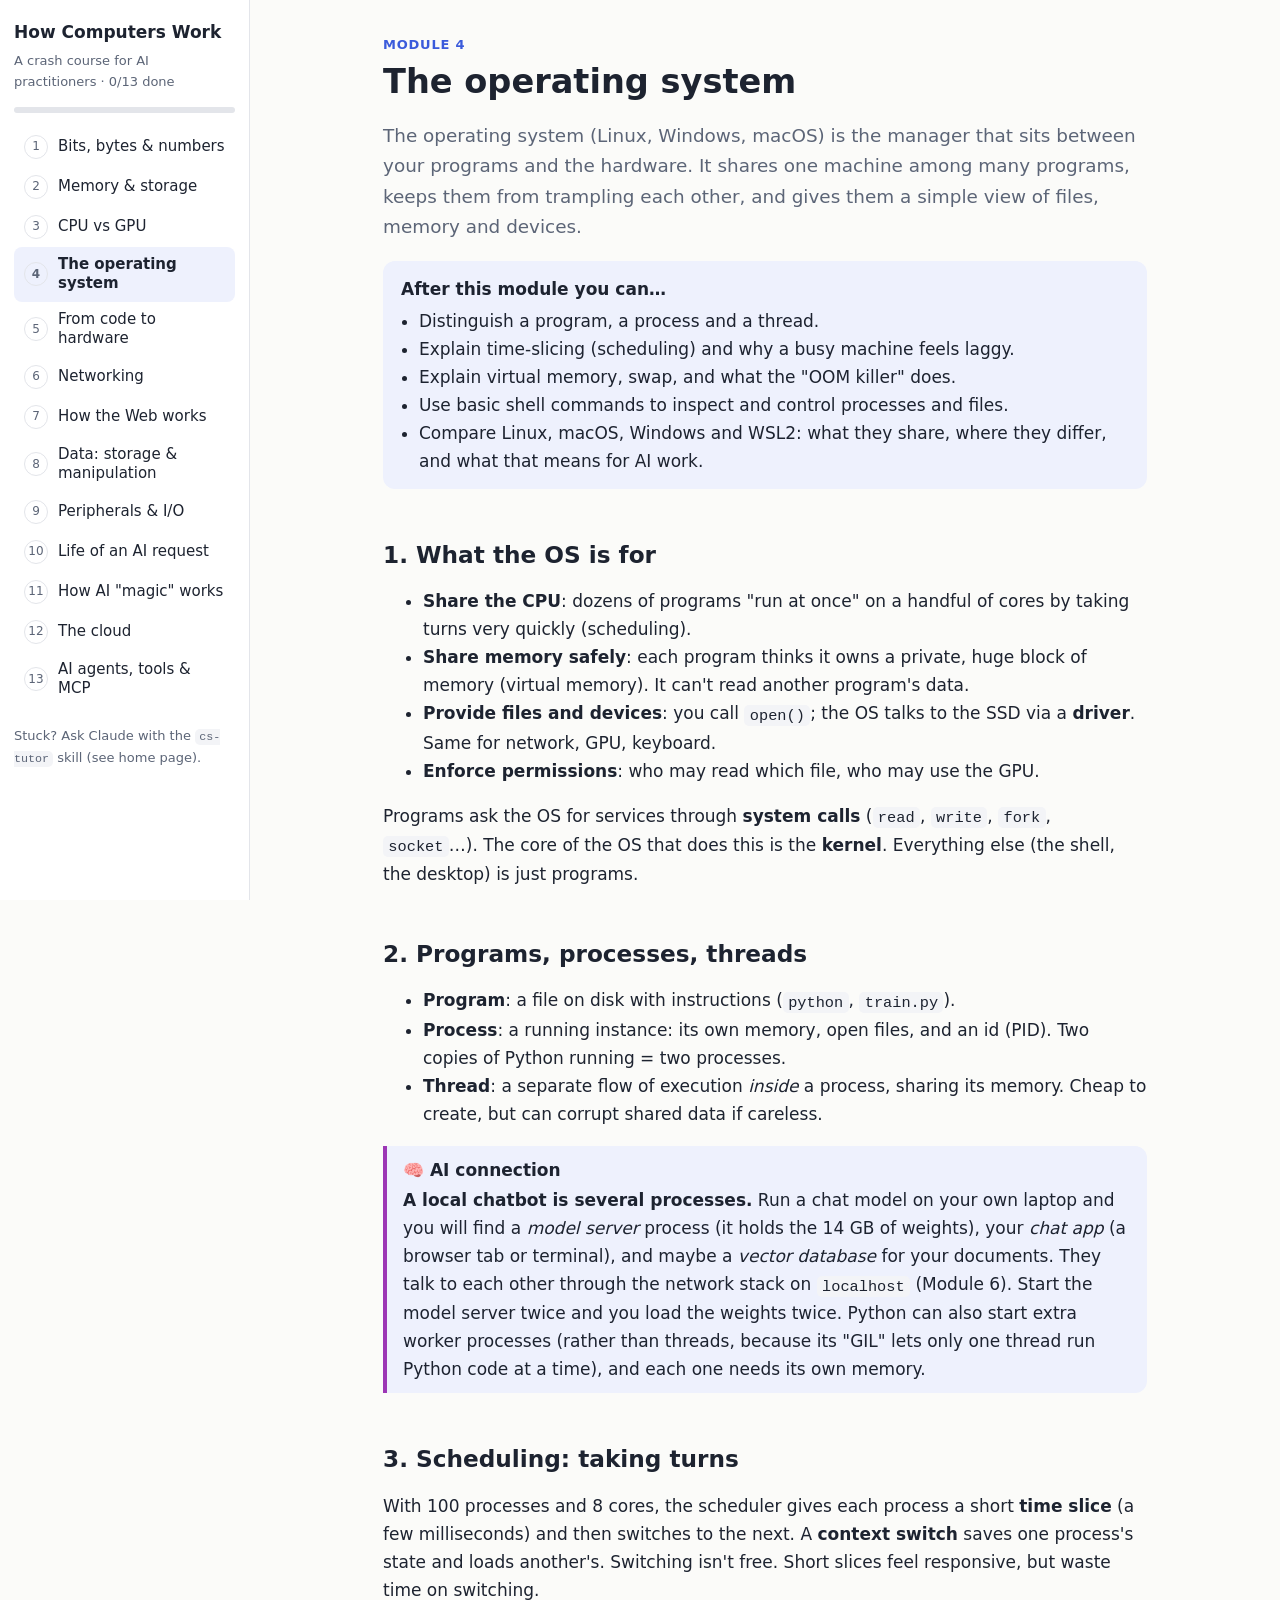
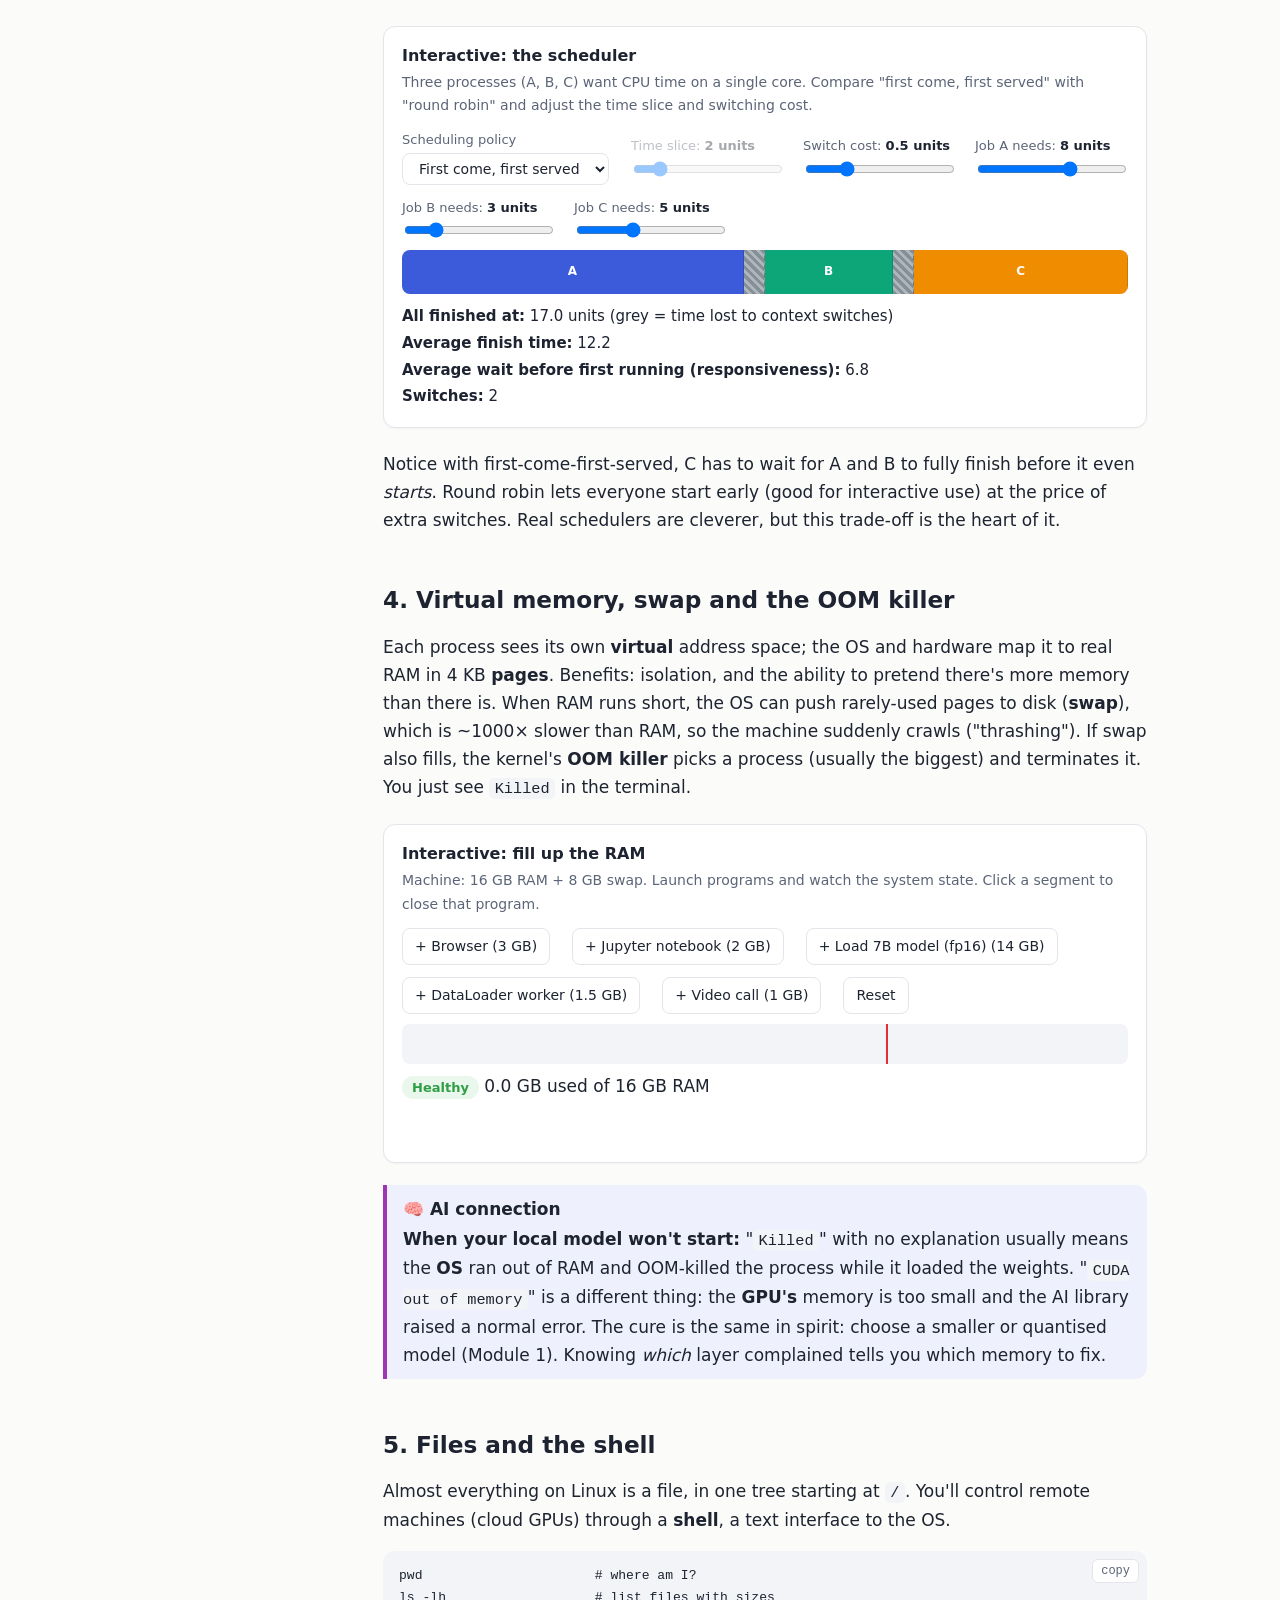
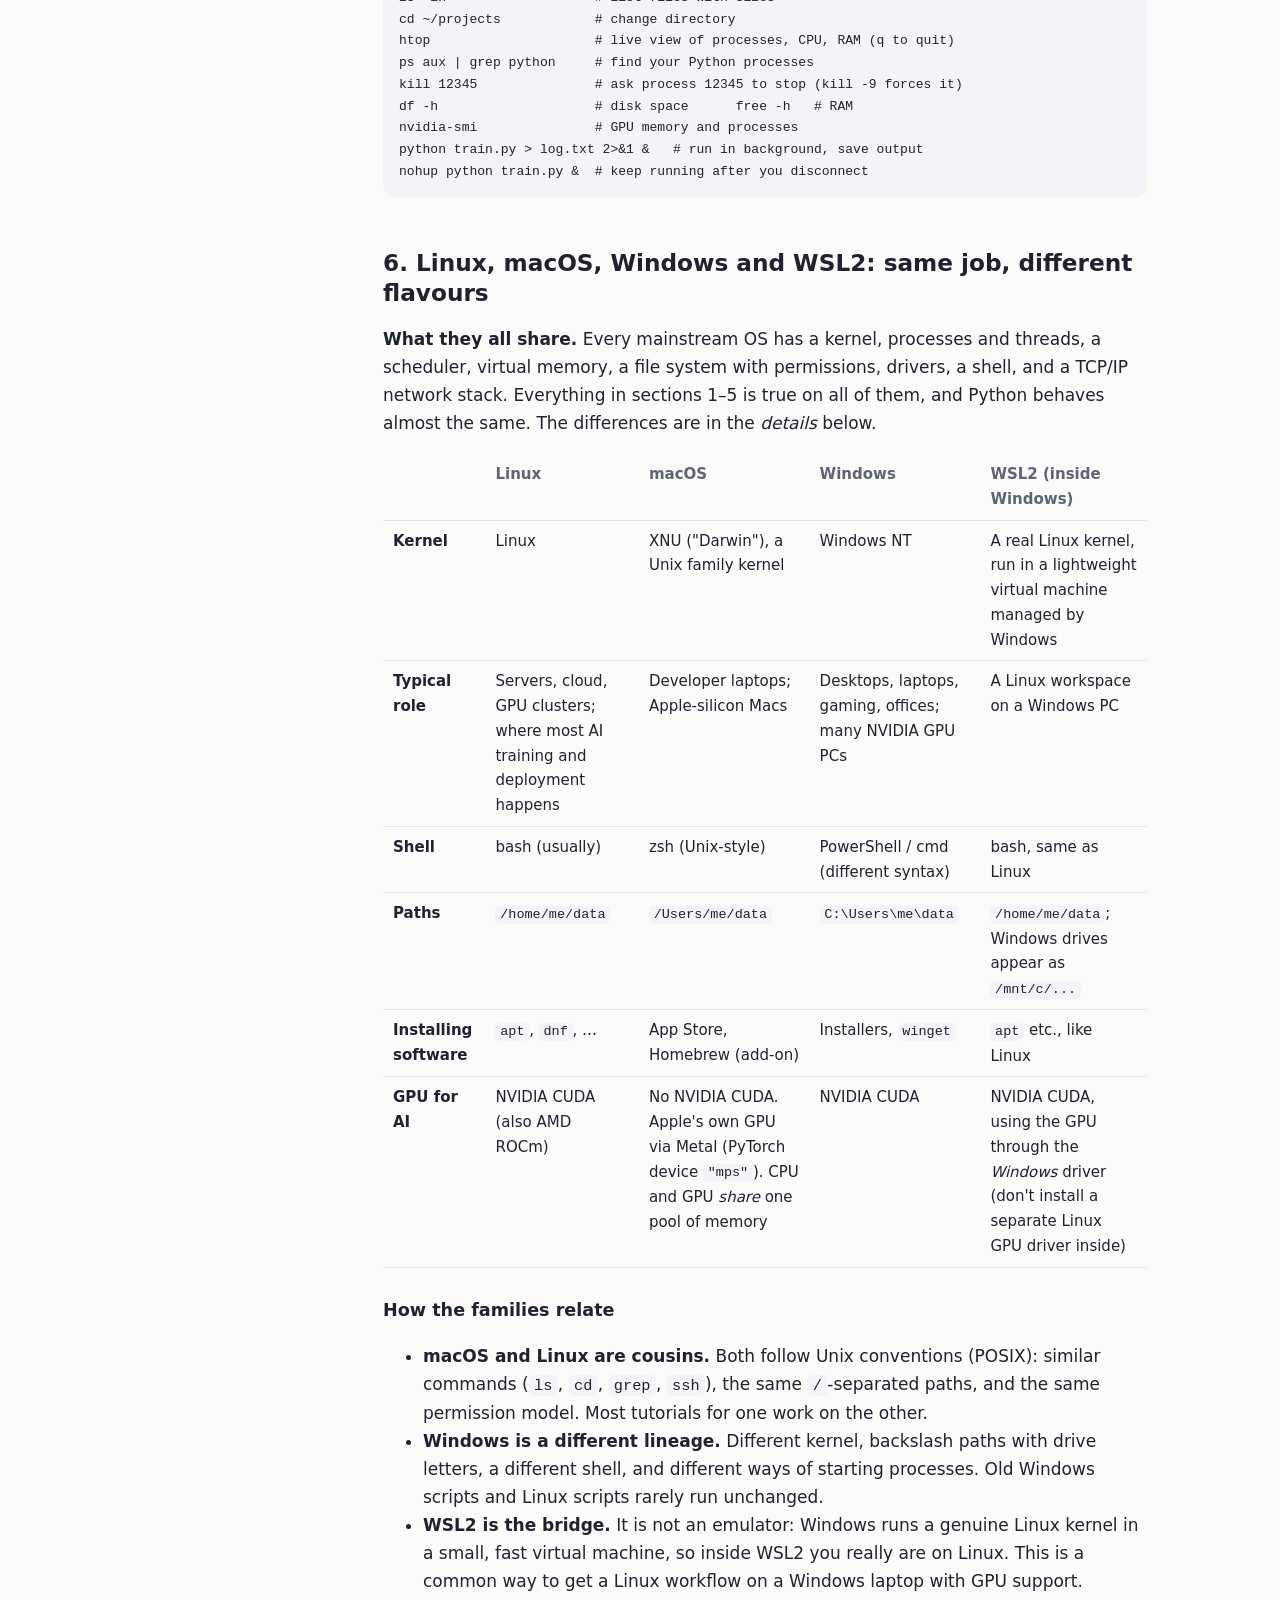
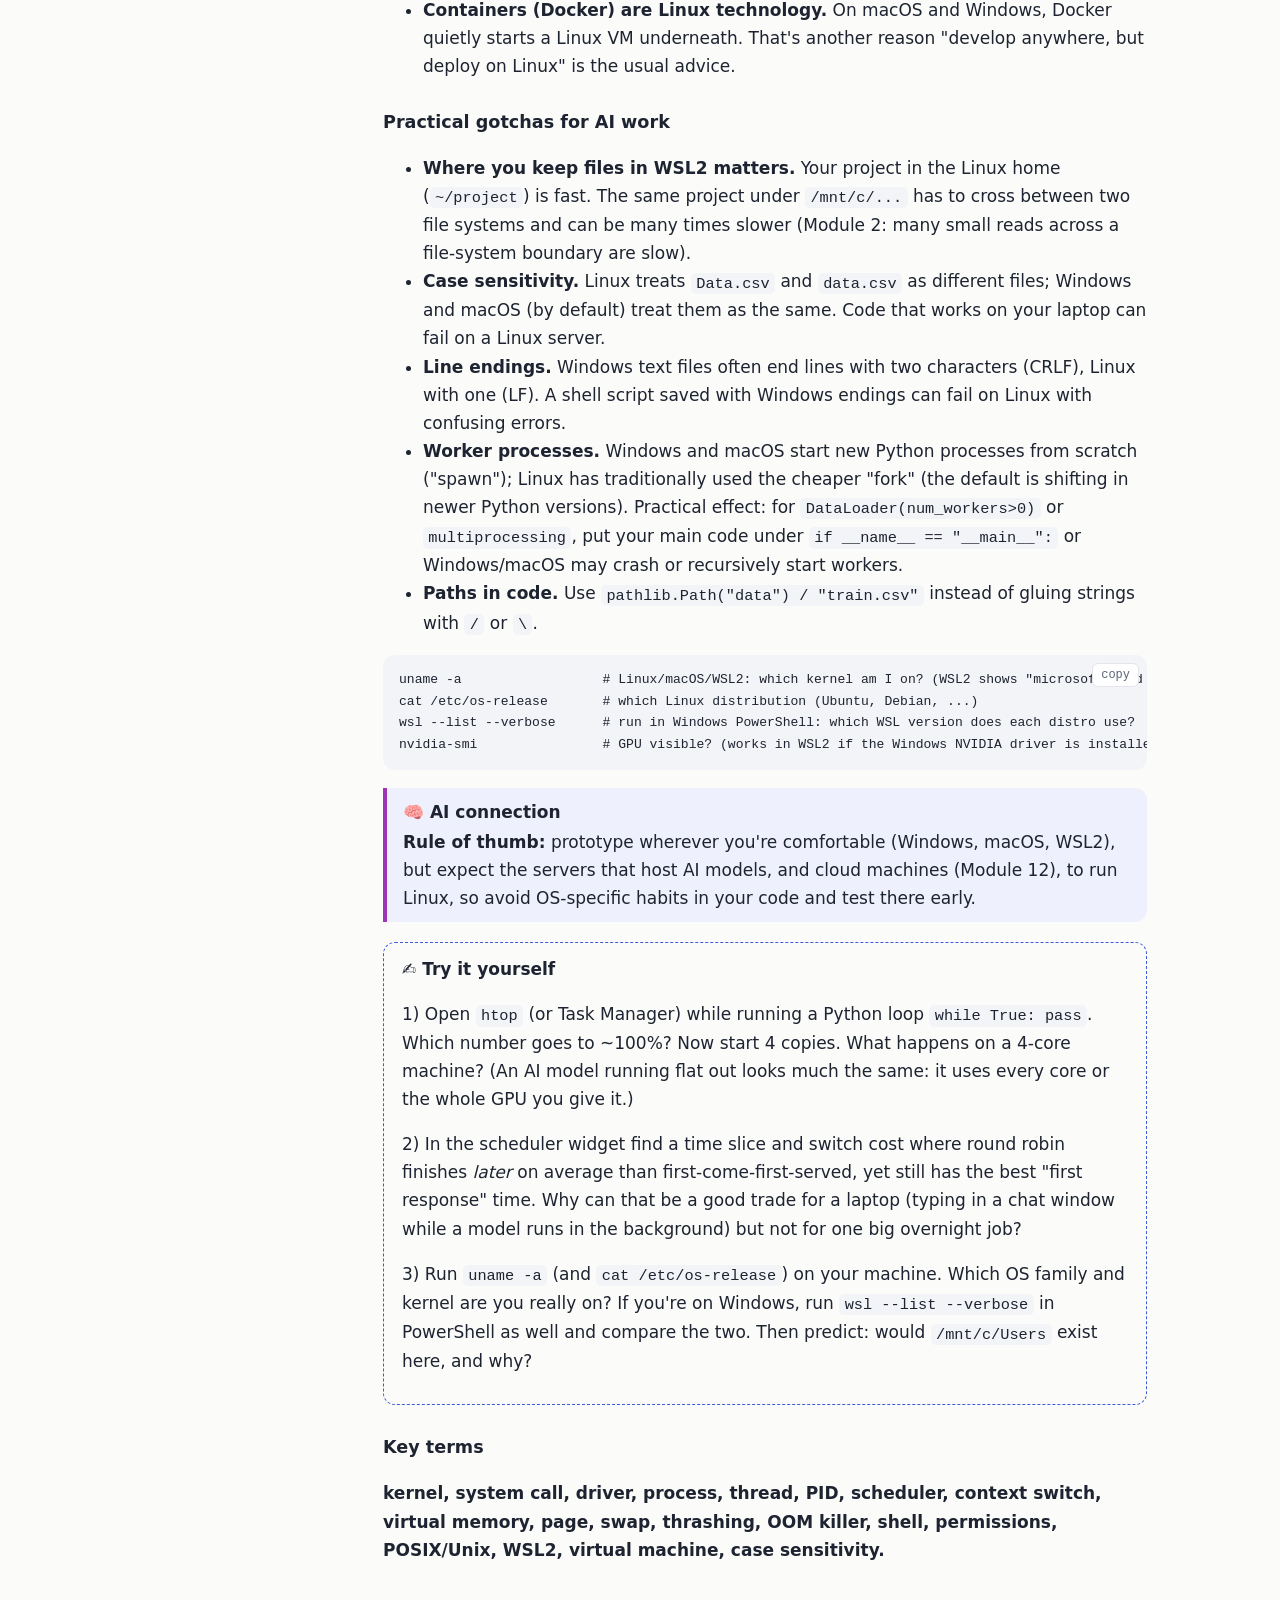
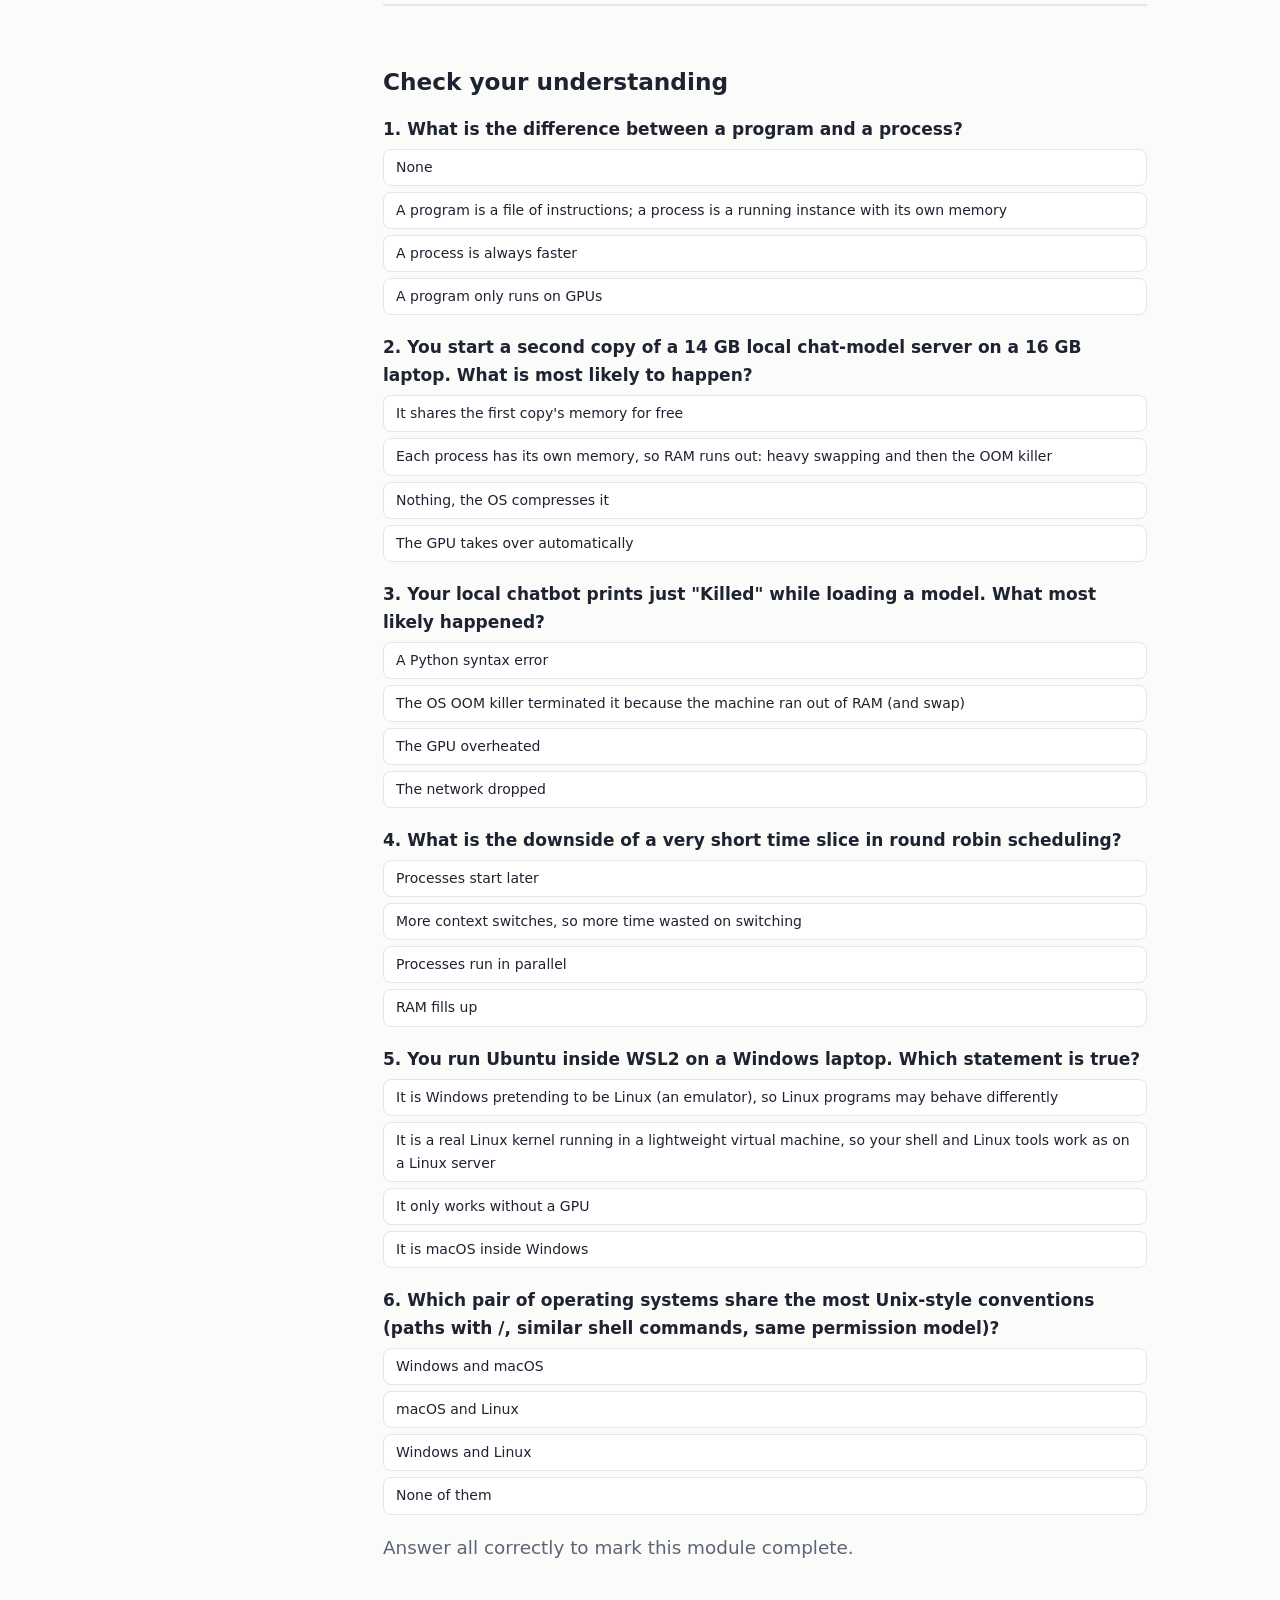
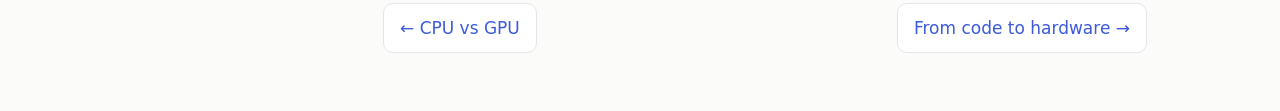
==== m4-os.html @ 2fda888f "Initial version" ====
<!doctype html>
<html lang="en"><head><meta charset="utf-8"><meta name="viewport" content="width=device-width,initial-scale=1">
<title>Module 4 · The operating system</title><link rel="stylesheet" href="assets/style.css"></head>
<body data-module="m4"><main>
<header>
  <p class="kicker">Module 4</p>
  <h1>The operating system</h1>
  <p class="lead">The operating system (Linux, Windows, macOS) is the manager that sits between your programs and the hardware. It shares one machine among many programs, keeps them from trampling each other, and gives them a simple view of files, memory and devices.</p>
  <ul class="goals">
    <li>Distinguish a program, a process and a thread.</li>
    <li>Explain time-slicing (scheduling) and why a busy machine feels laggy.</li>
    <li>Explain virtual memory, swap, and what the "OOM killer" does.</li>
    <li>Use basic shell commands to inspect and control processes and files.</li>
    <li>Compare Linux, macOS, Windows and WSL2: what they share, where they differ, and what that means for AI work.</li>
  </ul>
</header>

<h2>1. What the OS is for</h2>
<ul>
  <li><b>Share the CPU</b>: dozens of programs "run at once" on a handful of cores by taking turns very quickly (scheduling).</li>
  <li><b>Share memory safely</b>: each program thinks it owns a private, huge block of memory (virtual memory). It can't read another program's data.</li>
  <li><b>Provide files and devices</b>: you call <code>open()</code>; the OS talks to the SSD via a <b>driver</b>. Same for network, GPU, keyboard.</li>
  <li><b>Enforce permissions</b>: who may read which file, who may use the GPU.</li>
</ul>
<p>Programs ask the OS for services through <b>system calls</b> (<code>read</code>, <code>write</code>, <code>fork</code>, <code>socket</code>…). The core of the OS that does this is the <b>kernel</b>. Everything else (the shell, the desktop) is just programs.</p>

<h2>2. Programs, processes, threads</h2>
<ul>
  <li><b>Program</b>: a file on disk with instructions (<code>python</code>, <code>train.py</code>).</li>
  <li><b>Process</b>: a running instance: its own memory, open files, and an id (PID). Two copies of Python running = two processes.</li>
  <li><b>Thread</b>: a separate flow of execution <i>inside</i> a process, sharing its memory. Cheap to create, but can corrupt shared data if careless.</li>
</ul>
<div class="callout ai"><p><b>A local chatbot is several processes.</b> Run a chat model on your own laptop and you will find a <i>model server</i> process (it holds the 14 GB of weights), your <i>chat app</i> (a browser tab or terminal), and maybe a <i>vector database</i> for your documents. They talk to each other through the network stack on <code>localhost</code> (Module 6). Start the model server twice and you load the weights twice. Python can also start extra worker processes (rather than threads, because its "GIL" lets only one thread run Python code at a time), and each one needs its own memory.</p></div>

<h2>3. Scheduling: taking turns</h2>
<p>With 100 processes and 8 cores, the scheduler gives each process a short <b>time slice</b> (a few milliseconds) and then switches to the next. A <b>context switch</b> saves one process's state and loads another's. Switching isn't free. Short slices feel responsive, but waste time on switching.</p>

<div class="widget"><h4>Interactive: the scheduler</h4>
  <p class="hint">Three processes (A, B, C) want CPU time on a single core. Compare "first come, first served" with "round robin" and adjust the time slice and switching cost.</p>
  <div class="controls" id="sch-ctl"></div>
  <div class="gantt" id="sch-gantt"></div>
  <div class="readout" id="sch-out"></div></div>

<p>Notice with first-come-first-served, C has to wait for A and B to fully finish before it even <i>starts</i>. Round robin lets everyone start early (good for interactive use) at the price of extra switches. Real schedulers are cleverer, but this trade-off is the heart of it.</p>

<h2>4. Virtual memory, swap and the OOM killer</h2>
<p>Each process sees its own <b>virtual</b> address space; the OS and hardware map it to real RAM in 4 KB <b>pages</b>. Benefits: isolation, and the ability to pretend there's more memory than there is. When RAM runs short, the OS can push rarely-used pages to disk (<b>swap</b>), which is ~1000× slower than RAM, so the machine suddenly crawls ("thrashing"). If swap also fills, the kernel's <b>OOM killer</b> picks a process (usually the biggest) and terminates it. You just see <code>Killed</code> in the terminal.</p>

<div class="widget"><h4>Interactive: fill up the RAM</h4>
  <p class="hint">Machine: 16 GB RAM + 8 GB swap. Launch programs and watch the system state. Click a segment to close that program.</p>
  <div class="controls" id="mem-ctl"></div>
  <div class="memory" id="mem-bar"></div>
  <div><span id="mem-state" class="pill"></span> <span id="mem-txt"></span></div>
  <div class="log" id="mem-log"></div></div>

<div class="callout ai"><p><b>When your local model won't start:</b> "<code>Killed</code>" with no explanation usually means the <b>OS</b> ran out of RAM and OOM-killed the process while it loaded the weights. "<code>CUDA out of memory</code>" is a different thing: the <b>GPU's</b> memory is too small and the AI library raised a normal error. The cure is the same in spirit: choose a smaller or quantised model (Module 1). Knowing <i>which</i> layer complained tells you which memory to fix.</p></div>

<h2>5. Files and the shell</h2>
<p>Almost everything on Linux is a file, in one tree starting at <code>/</code>. You'll control remote machines (cloud GPUs) through a <b>shell</b>, a text interface to the OS.</p>
<pre><code>pwd                      # where am I?
ls -lh                   # list files with sizes
cd ~/projects            # change directory
htop                     # live view of processes, CPU, RAM (q to quit)
ps aux | grep python     # find your Python processes
kill 12345               # ask process 12345 to stop (kill -9 forces it)
df -h                    # disk space      free -h   # RAM
nvidia-smi               # GPU memory and processes
python train.py &gt; log.txt 2&gt;&amp;1 &amp;   # run in background, save output
nohup python train.py &amp;  # keep running after you disconnect</code></pre>
<h2>6. Linux, macOS, Windows and WSL2: same job, different flavours</h2>
<p><b>What they all share.</b> Every mainstream OS has a kernel, processes and threads, a scheduler, virtual memory, a file system with permissions, drivers, a shell, and a TCP/IP network stack. Everything in sections 1&ndash;5 is true on all of them, and Python behaves almost the same. The differences are in the <i>details</i> below.</p>
<table>
  <tr><th></th><th>Linux</th><th>macOS</th><th>Windows</th><th>WSL2 (inside Windows)</th></tr>
  <tr><td><b>Kernel</b></td><td>Linux</td><td>XNU ("Darwin"), a Unix family kernel</td><td>Windows NT</td><td>A real Linux kernel, run in a lightweight virtual machine managed by Windows</td></tr>
  <tr><td><b>Typical role</b></td><td>Servers, cloud, GPU clusters; where most AI training and deployment happens</td><td>Developer laptops; Apple-silicon Macs</td><td>Desktops, laptops, gaming, offices; many NVIDIA GPU PCs</td><td>A Linux workspace on a Windows PC</td></tr>
  <tr><td><b>Shell</b></td><td>bash (usually)</td><td>zsh (Unix-style)</td><td>PowerShell / cmd (different syntax)</td><td>bash, same as Linux</td></tr>
  <tr><td><b>Paths</b></td><td><code>/home/me/data</code></td><td><code>/Users/me/data</code></td><td><code>C:\Users\me\data</code></td><td><code>/home/me/data</code>; Windows drives appear as <code>/mnt/c/...</code></td></tr>
  <tr><td><b>Installing software</b></td><td><code>apt</code>, <code>dnf</code>, &hellip;</td><td>App Store, Homebrew (add-on)</td><td>Installers, <code>winget</code></td><td><code>apt</code> etc., like Linux</td></tr>
  <tr><td><b>GPU for AI</b></td><td>NVIDIA CUDA (also AMD ROCm)</td><td>No NVIDIA CUDA. Apple's own GPU via Metal (PyTorch device <code>"mps"</code>). CPU and GPU <i>share</i> one pool of memory</td><td>NVIDIA CUDA</td><td>NVIDIA CUDA, using the GPU through the <i>Windows</i> driver (don't install a separate Linux GPU driver inside)</td></tr>
</table>
<h3>How the families relate</h3>
<ul>
  <li><b>macOS and Linux are cousins.</b> Both follow Unix conventions (POSIX): similar commands (<code>ls</code>, <code>cd</code>, <code>grep</code>, <code>ssh</code>), the same <code>/</code>-separated paths, and the same permission model. Most tutorials for one work on the other.</li>
  <li><b>Windows is a different lineage.</b> Different kernel, backslash paths with drive letters, a different shell, and different ways of starting processes. Old Windows scripts and Linux scripts rarely run unchanged.</li>
  <li><b>WSL2 is the bridge.</b> It is not an emulator: Windows runs a genuine Linux kernel in a small, fast virtual machine, so inside WSL2 you really are on Linux. This is a common way to get a Linux workflow on a Windows laptop with GPU support.</li>
  <li><b>Containers (Docker) are Linux technology.</b> On macOS and Windows, Docker quietly starts a Linux VM underneath. That's another reason "develop anywhere, but deploy on Linux" is the usual advice.</li>
</ul>
<h3>Practical gotchas for AI work</h3>
<ul>
  <li><b>Where you keep files in WSL2 matters.</b> Your project in the Linux home (<code>~/project</code>) is fast. The same project under <code>/mnt/c/...</code> has to cross between two file systems and can be many times slower (Module 2: many small reads across a file-system boundary are slow).</li>
  <li><b>Case sensitivity.</b> Linux treats <code>Data.csv</code> and <code>data.csv</code> as different files; Windows and macOS (by default) treat them as the same. Code that works on your laptop can fail on a Linux server.</li>
  <li><b>Line endings.</b> Windows text files often end lines with two characters (CRLF), Linux with one (LF). A shell script saved with Windows endings can fail on Linux with confusing errors.</li>
  <li><b>Worker processes.</b> Windows and macOS start new Python processes from scratch ("spawn"); Linux has traditionally used the cheaper "fork" (the default is shifting in newer Python versions). Practical effect: for <code>DataLoader(num_workers&gt;0)</code> or <code>multiprocessing</code>, put your main code under <code>if __name__ == "__main__":</code> or Windows/macOS may crash or recursively start workers.</li>
  <li><b>Paths in code.</b> Use <code>pathlib.Path("data") / "train.csv"</code> instead of gluing strings with <code>/</code> or <code>\</code>.</li>
</ul>
<pre><code>uname -a                  # Linux/macOS/WSL2: which kernel am I on? (WSL2 shows "microsoft" and "WSL2")
cat /etc/os-release       # which Linux distribution (Ubuntu, Debian, ...)
wsl --list --verbose      # run in Windows PowerShell: which WSL version does each distro use?
nvidia-smi                # GPU visible? (works in WSL2 if the Windows NVIDIA driver is installed)</code></pre>
<div class="callout ai"><p><b>Rule of thumb:</b> prototype wherever you're comfortable (Windows, macOS, WSL2), but expect the servers that host AI models, and cloud machines (Module 12), to run Linux, so avoid OS-specific habits in your code and test there early.</p></div>

<div class="exercise">
  <p>1) Open <code>htop</code> (or Task Manager) while running a Python loop <code>while True: pass</code>. Which number goes to ~100%? Now start 4 copies. What happens on a 4-core machine? (An AI model running flat out looks much the same: it uses every core or the whole GPU you give it.)</p>
  <p>2) In the scheduler widget find a time slice and switch cost where round robin finishes <i>later</i> on average than first-come-first-served, yet still has the best "first response" time. Why can that be a good trade for a laptop (typing in a chat window while a model runs in the background) but not for one big overnight job?</p>
  <p>3) Run <code>uname -a</code> (and <code>cat /etc/os-release</code>) on your machine. Which OS family and kernel are you really on? If you're on Windows, run <code>wsl --list --verbose</code> in PowerShell as well and compare the two. Then predict: would <code>/mnt/c/Users</code> exist here, and why?</p>
</div>
<h3>Key terms</h3>
<p><b>kernel, system call, driver, process, thread, PID, scheduler, context switch, virtual memory, page, swap, thrashing, OOM killer, shell, permissions, POSIX/Unix, WSL2, virtual machine, case sensitivity.</b></p>

<div id="quiz"></div>
</main>
<script src="assets/common.js"></script><script src="assets/m4.js"></script>
</body></html>
---- assets/style.css ----
:root{
  --bg:#fbfbf9;--panel:#ffffff;--ink:#1d2330;--muted:#5c6577;--line:#e3e5ea;
  --accent:#3b5bdb;--accent-ink:#fff;--soft:#eef1fd;
  --ok:#2f9e44;--okbg:#e9f7ec;--bad:#e03131;--badbg:#fdecec;--warn:#f08c00;--warnbg:#fff4e0;
  --c1:#3b5bdb;--c2:#0ca678;--c3:#f08c00;--c4:#e03131;--c5:#9c36b5;--c6:#1098ad;
  --code:#f3f4f7;--radius:12px;--side:250px;
}
@media (prefers-color-scheme:dark){:root{
  --bg:#12151c;--panel:#1a1f2a;--ink:#e8ebf2;--muted:#9aa3b5;--line:#2b3242;
  --accent:#748ffc;--accent-ink:#0f1320;--soft:#202845;
  --ok:#51cf66;--okbg:#17301f;--bad:#ff6b6b;--badbg:#3a1c1c;--warn:#ffa94d;--warnbg:#3a2b14;
  --code:#222836;
}}
*{box-sizing:border-box}
html{scroll-behavior:smooth}
body{margin:0;background:var(--bg);color:var(--ink);font:17px/1.65 system-ui,-apple-system,"Segoe UI",Roboto,sans-serif}
a{color:var(--accent)}
#layout{display:flex;min-height:100vh}
#side{width:var(--side);flex:none;position:sticky;top:0;height:100vh;overflow:auto;border-right:1px solid var(--line);background:var(--panel);padding:18px 14px}
#side .brand{display:block;font-weight:700;text-decoration:none;color:var(--ink);margin-bottom:4px}
#side .sub{font-size:13px;color:var(--muted);margin-bottom:14px}
#side ol{list-style:none;margin:0;padding:0}
#side li a{display:flex;gap:10px;align-items:center;padding:8px 10px;border-radius:8px;text-decoration:none;color:var(--ink);font-size:15px;line-height:1.3}
#side li a:hover{background:var(--soft)}
#side li a.current{background:var(--soft);font-weight:600}
#side .num{flex:none;width:24px;height:24px;border-radius:50%;border:1.5px solid var(--line);display:grid;place-items:center;font-size:12px;color:var(--muted)}
#side li a.done .num{background:var(--ok);border-color:var(--ok);color:#fff}
#side .bar{height:6px;border-radius:3px;background:var(--line);margin:6px 0 14px;overflow:hidden}
#side .bar i{display:block;height:100%;background:var(--ok);width:0}
#menu{display:none}
main{flex:1;min-width:0;max-width:820px;margin:0 auto;padding:34px 28px 80px}
.kicker{color:var(--accent);font-weight:700;letter-spacing:.06em;text-transform:uppercase;font-size:13px;margin:0}
h1{font-size:2.1rem;line-height:1.2;margin:.2em 0 .4em}
h2{font-size:1.45rem;margin:2.2em 0 .4em;line-height:1.3}
h3{font-size:1.1rem;margin:1.6em 0 .3em}
.lead{font-size:1.15rem;color:var(--muted)}
.goals{background:var(--soft);border-radius:var(--radius);padding:14px 18px 14px 36px;margin:18px 0}
.goals::before{content:"After this module you can…";display:block;margin-left:-18px;font-weight:700;margin-bottom:4px}
code{background:var(--code);padding:.1em .35em;border-radius:5px;font-size:.9em;font-family:ui-monospace,Menlo,Consolas,monospace}
pre{background:var(--code);border-radius:var(--radius);padding:14px 16px;overflow:auto;position:relative;font-size:14.5px;line-height:1.5;margin:14px 0}
pre code{background:none;padding:0}
pre .copy{position:absolute;top:8px;right:8px;font-size:12px;border:1px solid var(--line);background:var(--panel);color:var(--muted);border-radius:6px;padding:2px 8px;cursor:pointer}
table{border-collapse:collapse;width:100%;font-size:15px;margin:14px 0}
th,td{border-bottom:1px solid var(--line);padding:8px 10px;text-align:left;vertical-align:top}
th{color:var(--muted);font-weight:600}
.callout{border-left:4px solid var(--accent);background:var(--soft);border-radius:0 var(--radius) var(--radius) 0;padding:10px 16px;margin:18px 0}
.callout>:first-child{margin-top:0}.callout>:last-child{margin-bottom:0}
.callout.ai{border-color:var(--c5)}
.callout.ai::before{content:"🧠 AI connection";display:block;font-weight:700;margin-bottom:2px}
.callout.warn{border-color:var(--warn);background:var(--warnbg)}
.callout.tip::before{content:"💡 Tip";display:block;font-weight:700;margin-bottom:2px}
.exercise{border:1.5px dashed var(--accent);border-radius:var(--radius);padding:12px 18px;margin:20px 0}
.exercise::before{content:"✍️ Try it yourself";display:block;font-weight:700;margin-bottom:2px}
.widget{background:var(--panel);border:1px solid var(--line);border-radius:var(--radius);padding:16px 18px 18px;margin:22px 0;box-shadow:0 1px 2px rgba(0,0,0,.04)}
.widget>h4{margin:0 0 2px;font-size:1rem}
.widget>.hint{margin:0 0 12px;color:var(--muted);font-size:14px}
.controls{display:flex;flex-wrap:wrap;gap:12px 22px;align-items:center;margin:10px 0}
.ctl{display:flex;flex-direction:column;gap:2px;font-size:13px;color:var(--muted);min-width:150px}
.ctl b{color:var(--ink);font-weight:600}
.ctl input[type=range]{width:100%}
button,select,input[type=text],input[type=number]{font:inherit;font-size:14px;color:var(--ink);background:var(--panel);border:1px solid var(--line);border-radius:8px;padding:6px 12px}
button{cursor:pointer}
button:hover{border-color:var(--accent)}
button.primary{background:var(--accent);color:var(--accent-ink);border-color:var(--accent);font-weight:600}
button.sm{font-size:12.5px;padding:3px 9px}
.readout{display:grid;gap:2px;font-size:15px;margin-top:10px}
.mono{font-family:ui-monospace,Menlo,Consolas,monospace}
/* bits */
.bitrow{display:flex;gap:6px;flex-wrap:wrap}
.bit{width:52px;height:64px;border-radius:10px;display:flex;flex-direction:column;align-items:center;justify-content:center;gap:2px;padding:0}
.bit.on{background:var(--accent);color:var(--accent-ink);border-color:var(--accent)}
.bitval{font-size:22px;font-weight:700;font-family:ui-monospace,monospace}.place{font-size:11px;opacity:.75}
.fbits{display:flex;flex-wrap:wrap;gap:2px;font-family:ui-monospace,monospace;font-size:20px;margin:10px 0}
.fbits span{padding:2px 3px;border-radius:4px}
.fbits .s{background:#e0313133}.fbits .e{background:#3b5bdb33}.fbits .m{background:#0ca67833}
.legend{font-size:13px;color:var(--muted)}
.legend i{display:inline-block;width:12px;height:12px;border-radius:3px;margin:0 4px 0 10px;vertical-align:-1px}
/* generic bars */
.bars{display:grid;gap:7px;margin-top:10px}
.barrow{display:grid;grid-template-columns:170px 1fr 110px;gap:10px;align-items:center;font-size:14px}
.barrow .lbl{color:var(--ink)}
.barrow .track{background:var(--code);border-radius:6px;height:20px;overflow:hidden}
.barrow .fill{height:100%;border-radius:6px;background:var(--accent);transition:width .35s}
.barrow .val{font-family:ui-monospace,monospace;font-size:13px;text-align:right}
.fill.bad{background:var(--bad)}.fill.ok{background:var(--ok)}.fill.warn{background:var(--warn)}
/* grids / canvas */
canvas{max-width:100%;border-radius:8px;background:var(--code)}
.cachegrid{display:grid;grid-template-columns:repeat(16,1fr);gap:2px;max-width:420px}
.cachegrid i{aspect-ratio:1;background:var(--code);border-radius:3px;display:block}
.cachegrid i.hit{background:var(--ok)}.cachegrid i.miss{background:var(--bad)}
.twocol{display:grid;grid-template-columns:1fr 1fr;gap:18px}
.stat{font-size:1.5rem;font-weight:700}
.pill{display:inline-block;padding:1px 10px;border-radius:99px;font-size:13px;background:var(--soft);color:var(--accent);font-weight:600}
.pill.ok{background:var(--okbg);color:var(--ok)}.pill.bad{background:var(--badbg);color:var(--bad)}.pill.warn{background:var(--warnbg);color:var(--warn)}
.gantt{display:flex;height:44px;border-radius:8px;overflow:hidden;background:var(--code);margin:8px 0}
.gantt div{display:grid;place-items:center;font-size:12px;color:#fff;font-weight:600;border-right:1px solid rgba(0,0,0,.15);min-width:0;overflow:hidden}
.stack{display:grid;gap:6px;margin:10px 0}
.layer{padding:10px 14px;border-radius:10px;border:1.5px solid var(--line);background:var(--panel);transition:.25s;opacity:.5}
.layer.skip{opacity:.25;border-style:dashed}
.layer.active{opacity:1;border-color:var(--accent);background:var(--soft);transform:translateX(8px)}
.layer.past{opacity:.9;border-color:var(--ok)}
.chips{display:flex;flex-wrap:wrap;gap:6px;margin:6px 0}
.chip{border:1px solid var(--line);border-radius:8px;padding:3px 9px;font-family:ui-monospace,monospace;font-size:13px;background:var(--panel)}
.chip small{color:var(--accent);font-weight:700;margin-right:4px}
.chip.lost{background:var(--badbg);border-color:var(--bad);text-decoration:line-through}
.chip.re{background:var(--warnbg);border-color:var(--warn)}
.proc{display:flex;gap:6px;align-items:center;flex-wrap:wrap}
.memory{display:flex;height:40px;border-radius:8px;overflow:hidden;background:var(--code);margin:8px 0;position:relative}
.memory div{display:grid;place-items:center;font-size:12px;color:#fff;font-weight:600;overflow:hidden;cursor:pointer}
.log{font-size:13px;color:var(--muted);min-height:44px}
svg text{font-family:system-ui,sans-serif;fill:var(--ink)}
.quiz{margin-top:40px;border-top:2px solid var(--line);padding-top:10px}
.q{margin:18px 0}
.q .opts{display:grid;gap:6px;margin-top:6px}
.q .opt{text-align:left;border-radius:8px}
.q .opt.right{background:var(--okbg);border-color:var(--ok)}.q .opt.wrong{background:var(--badbg);border-color:var(--bad)}
.q .why{font-size:15px;color:var(--muted);margin-top:6px}
.pager{display:flex;justify-content:space-between;gap:10px;margin-top:40px;flex-wrap:wrap}
.pager a{padding:10px 16px;border:1px solid var(--line);border-radius:10px;text-decoration:none;background:var(--panel)}
.cards{display:grid;grid-template-columns:repeat(auto-fill,minmax(230px,1fr));gap:14px;margin:20px 0}
.card{display:block;text-decoration:none;color:var(--ink);background:var(--panel);border:1px solid var(--line);border-radius:var(--radius);padding:14px 16px;transition:.15s}
.card:hover{border-color:var(--accent);transform:translateY(-2px)}
.card .n{font-size:12px;font-weight:700;color:var(--accent);letter-spacing:.06em}
.card h3{margin:2px 0 4px;font-size:1.05rem}.card p{margin:0;font-size:14px;color:var(--muted);line-height:1.45}
.card.done{border-color:var(--ok)}
@media (max-width:860px){
  #side{position:fixed;left:0;top:0;z-index:20;transform:translateX(-100%);transition:.2s;box-shadow:0 0 30px rgba(0,0,0,.3)}
  #side.open{transform:none}
  #menu{display:block;position:fixed;right:12px;top:10px;z-index:30;border-radius:99px}
  main{padding:56px 16px 60px}.twocol{grid-template-columns:1fr}
  .barrow{grid-template-columns:110px 1fr 84px}
}
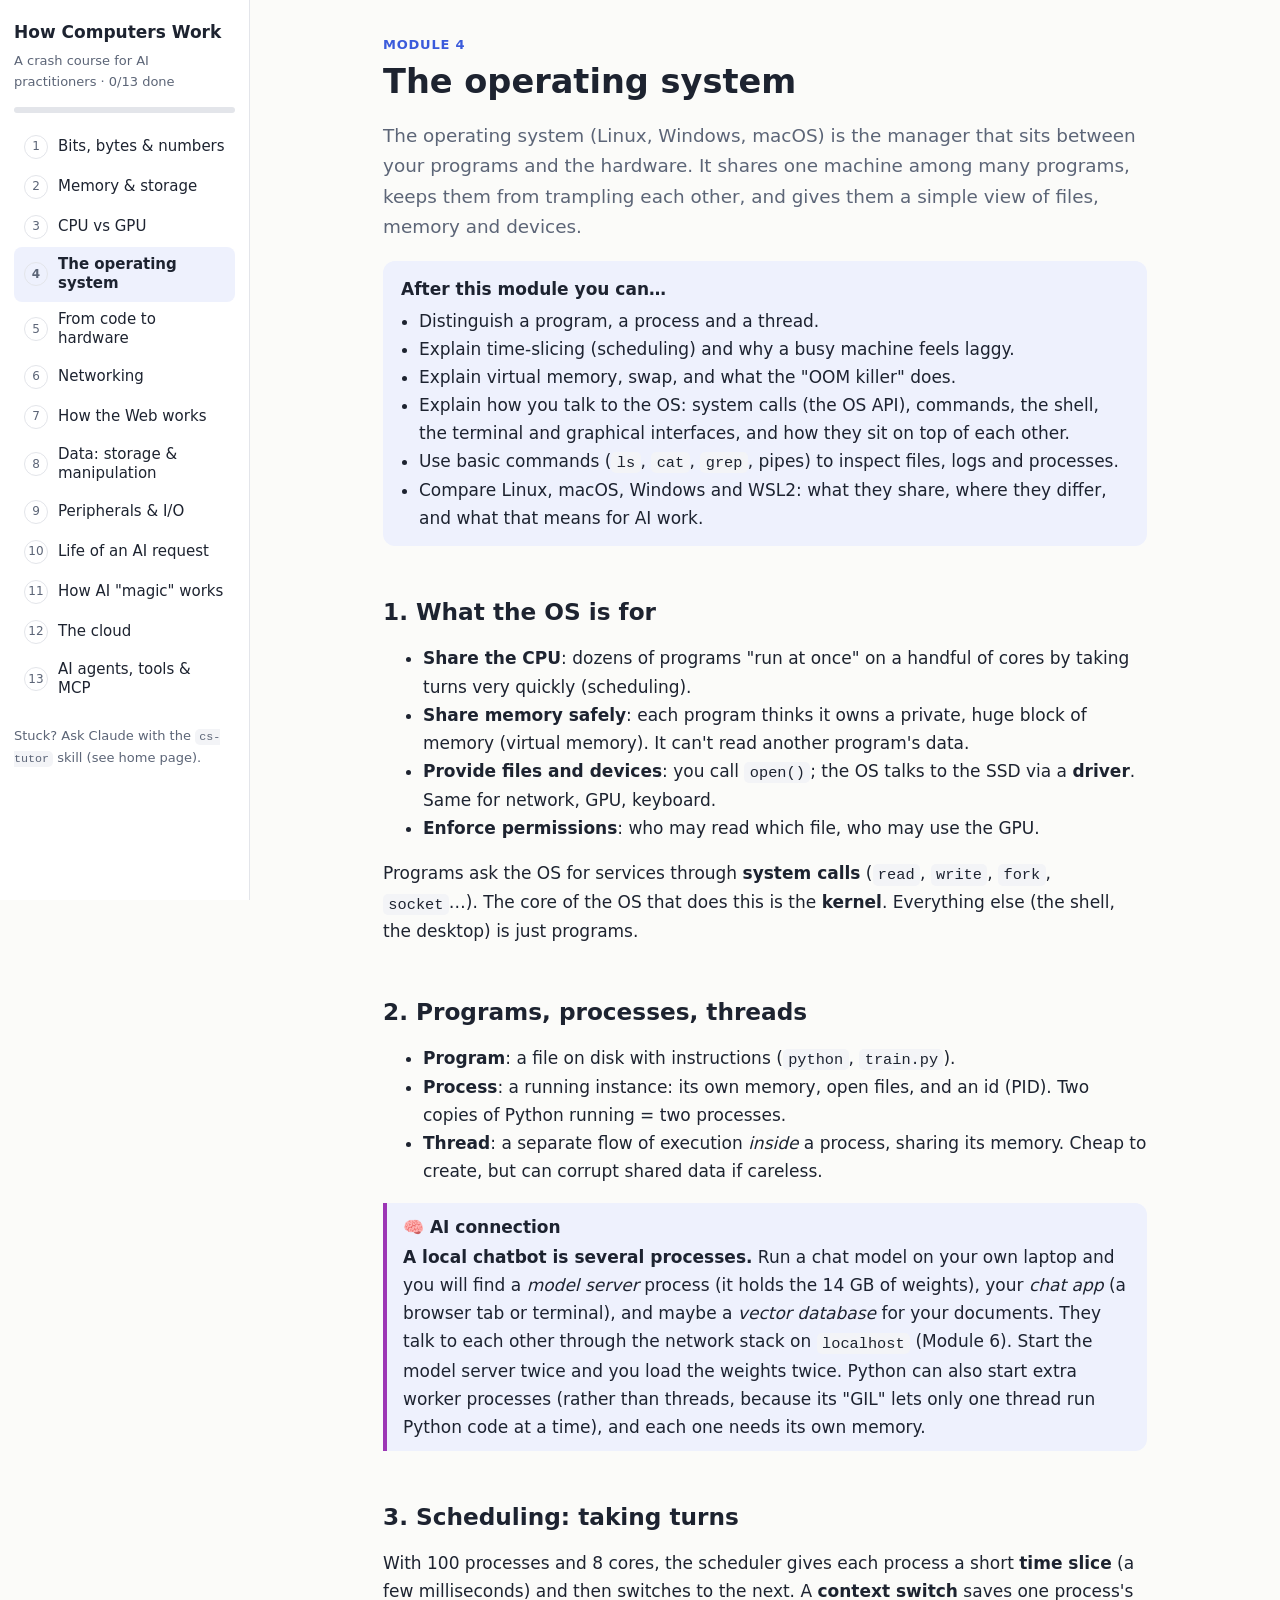
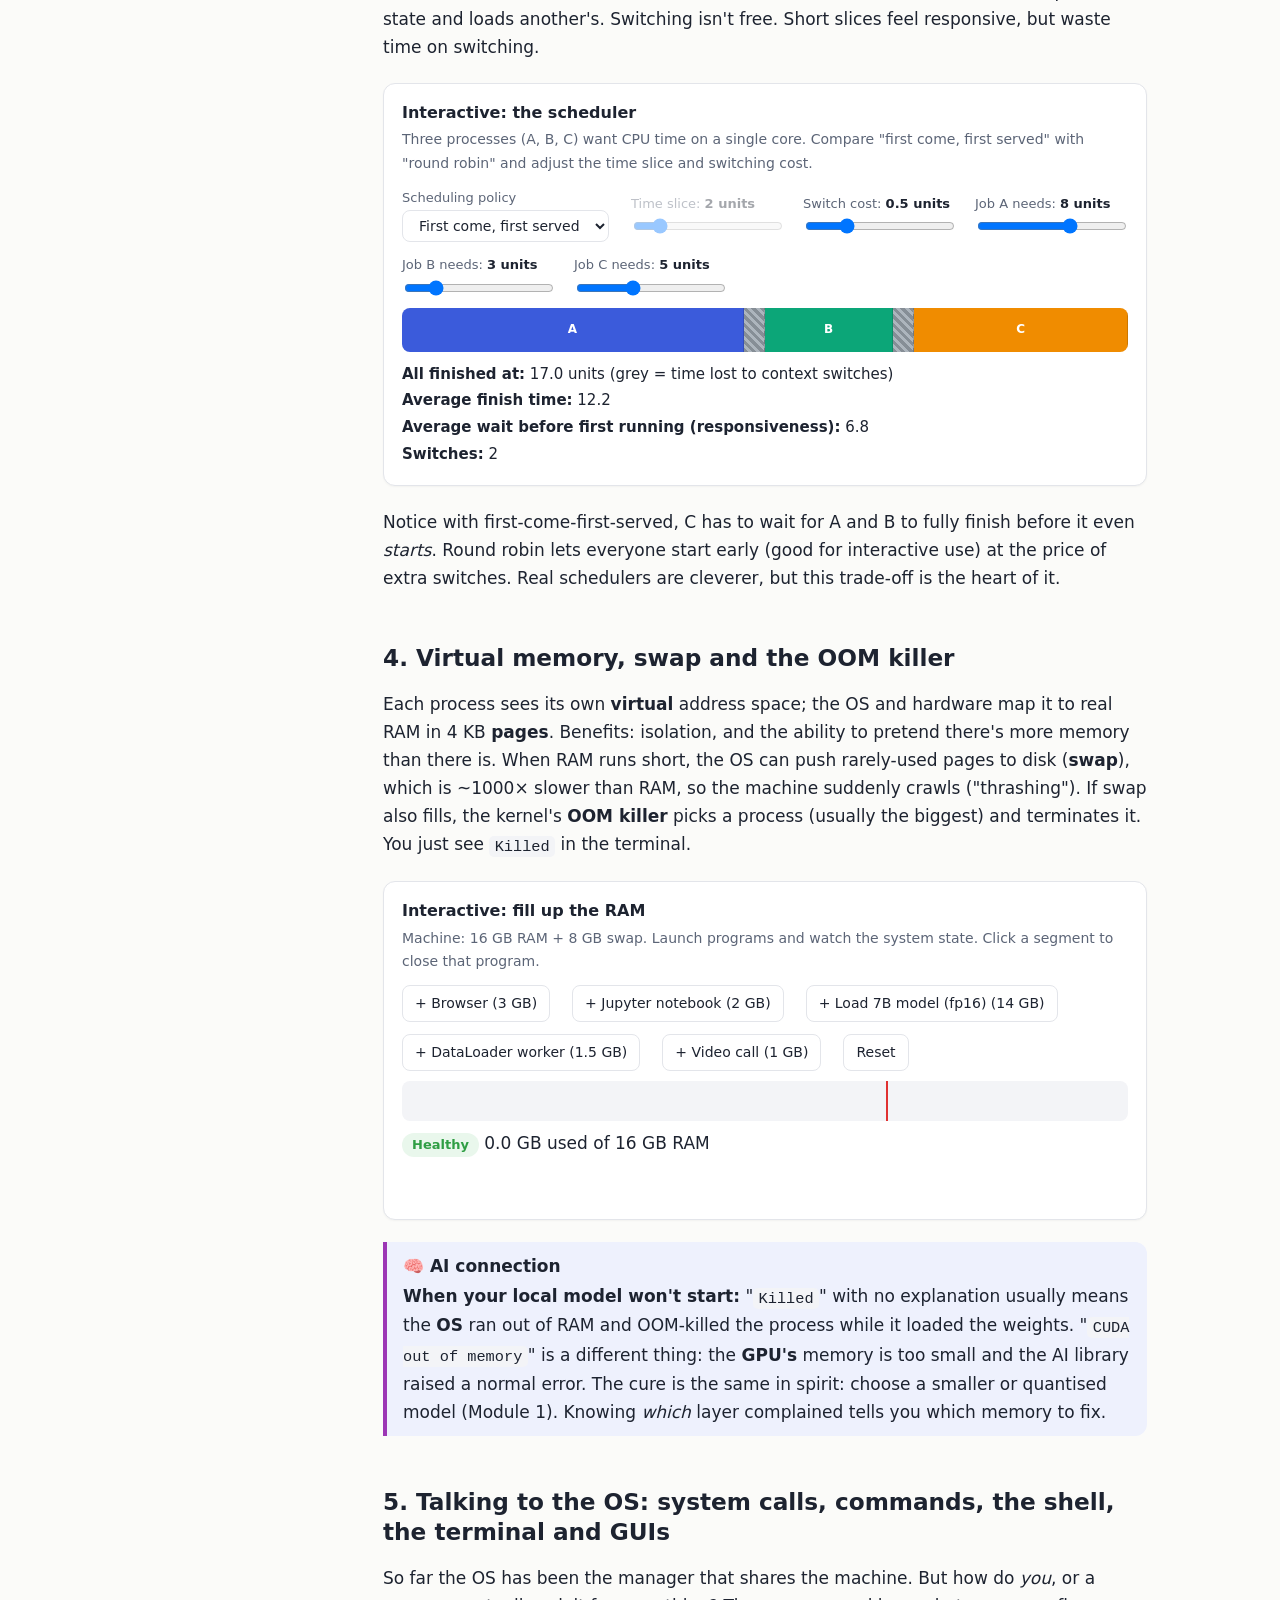
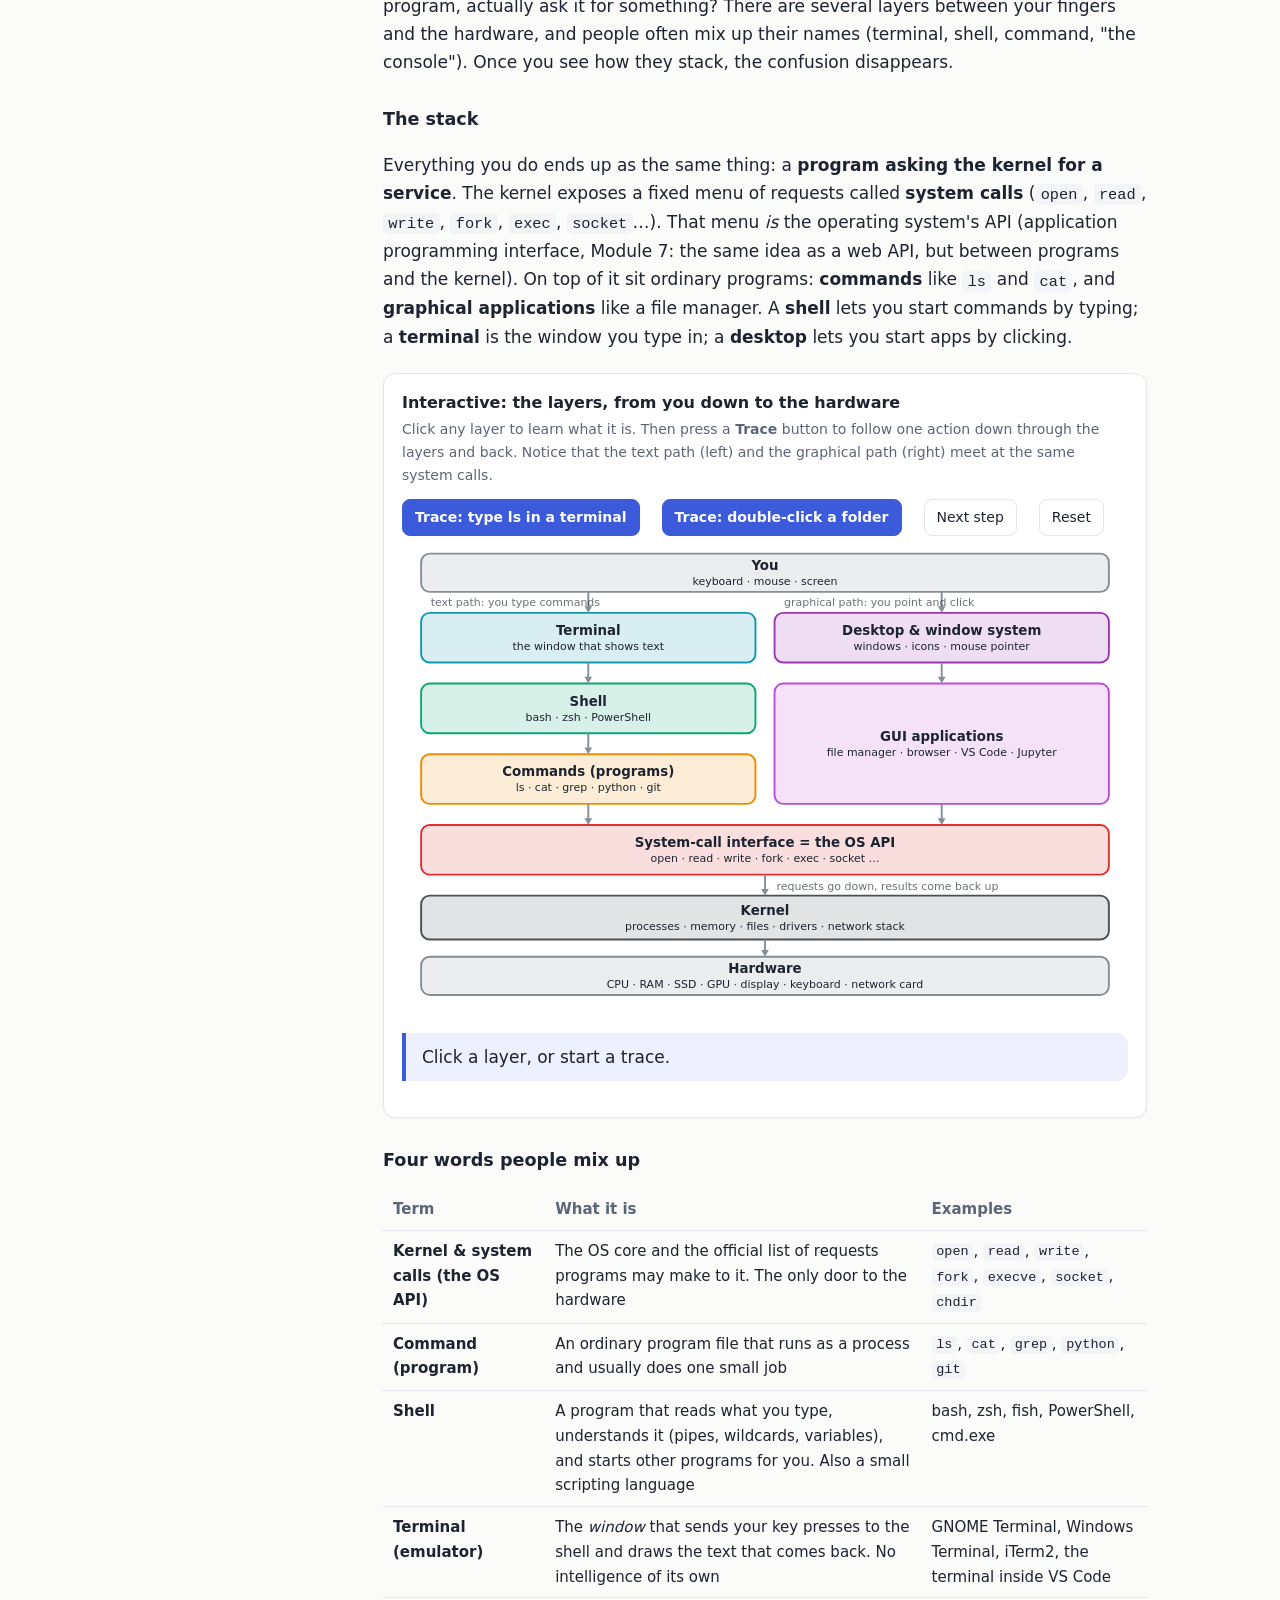
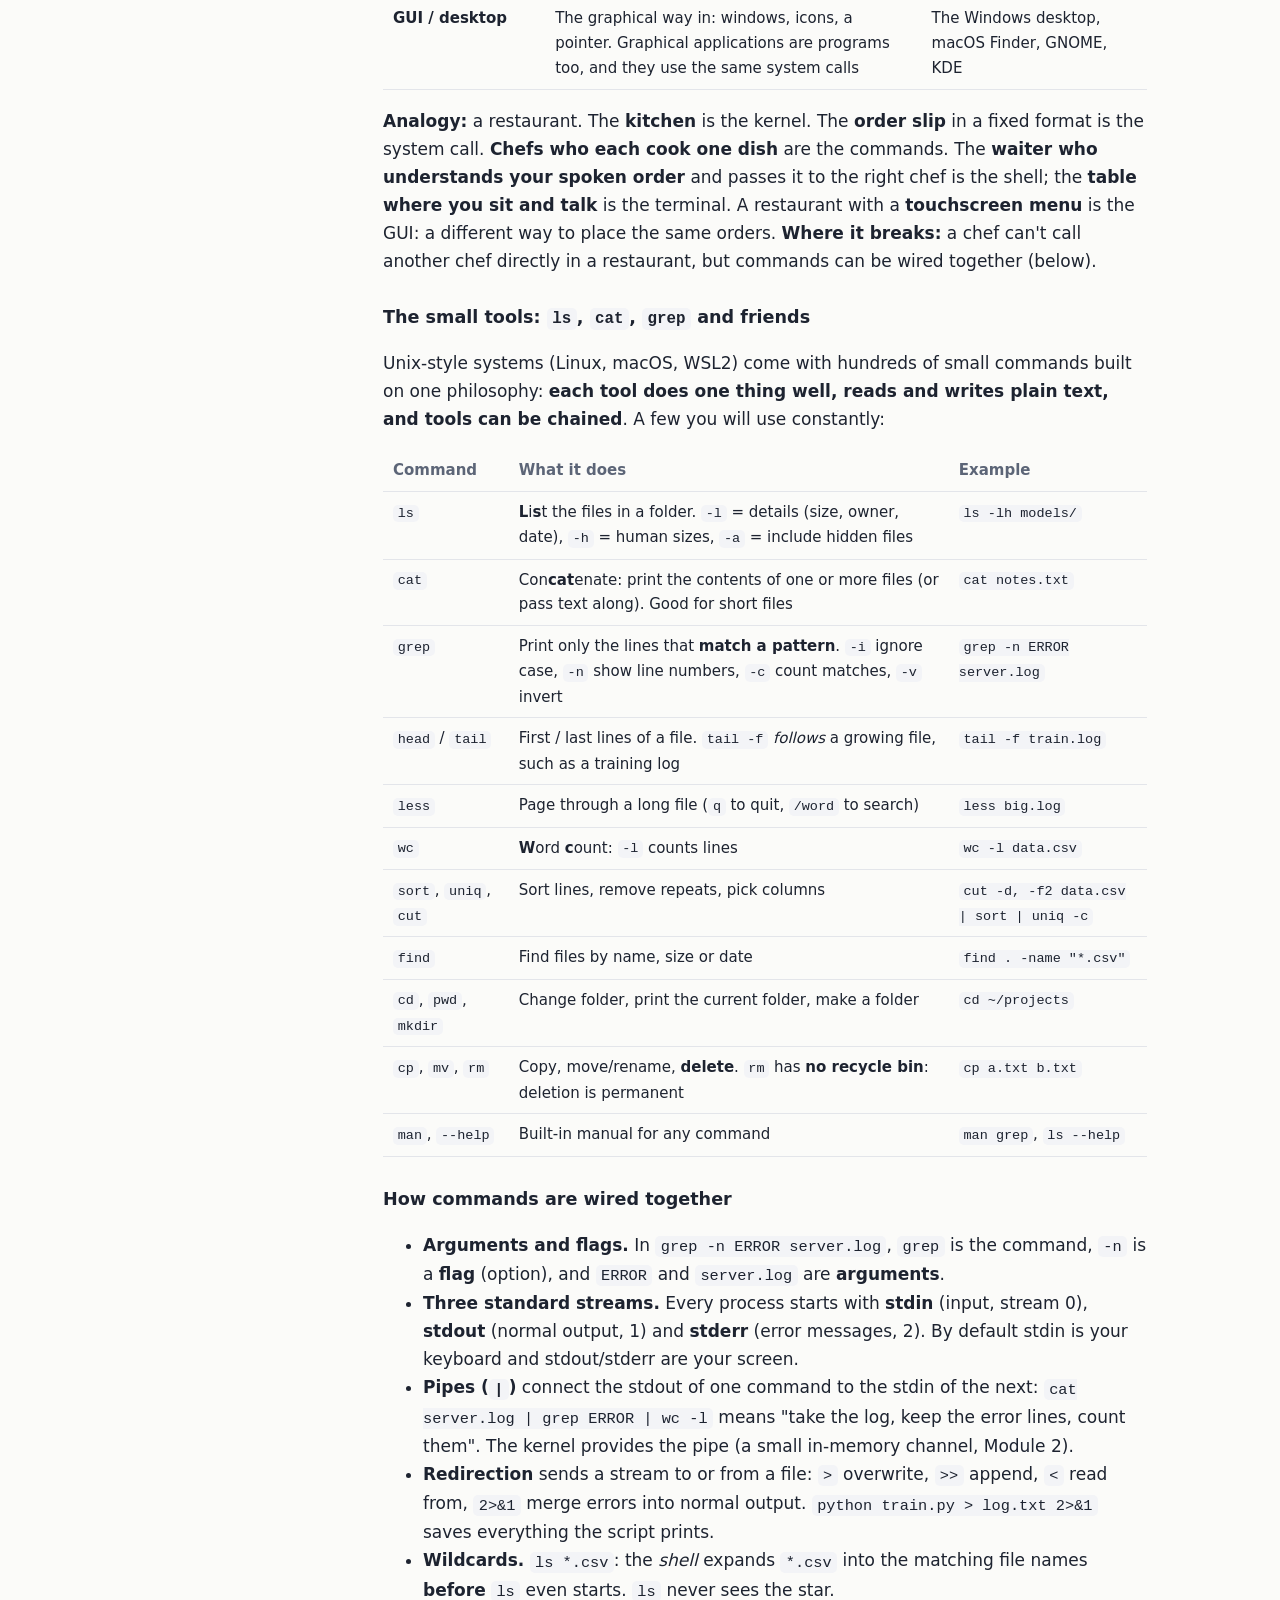
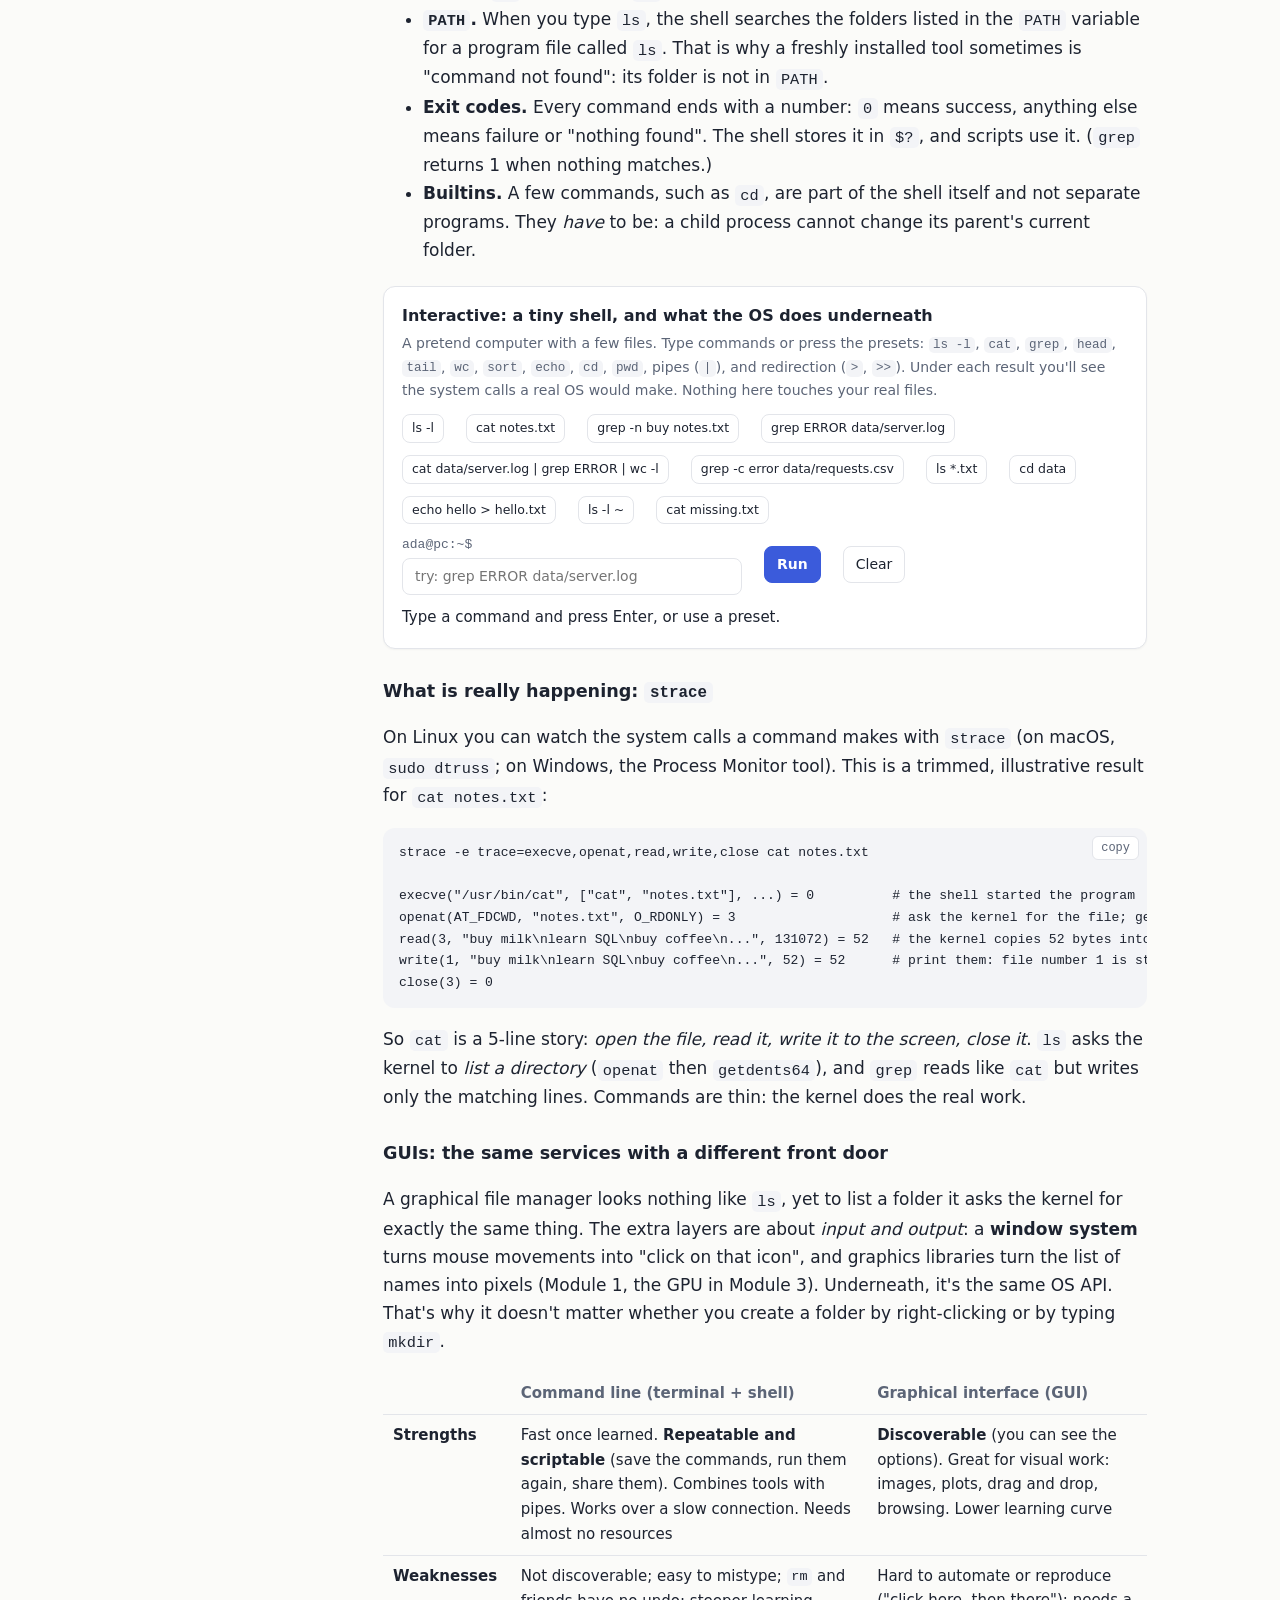
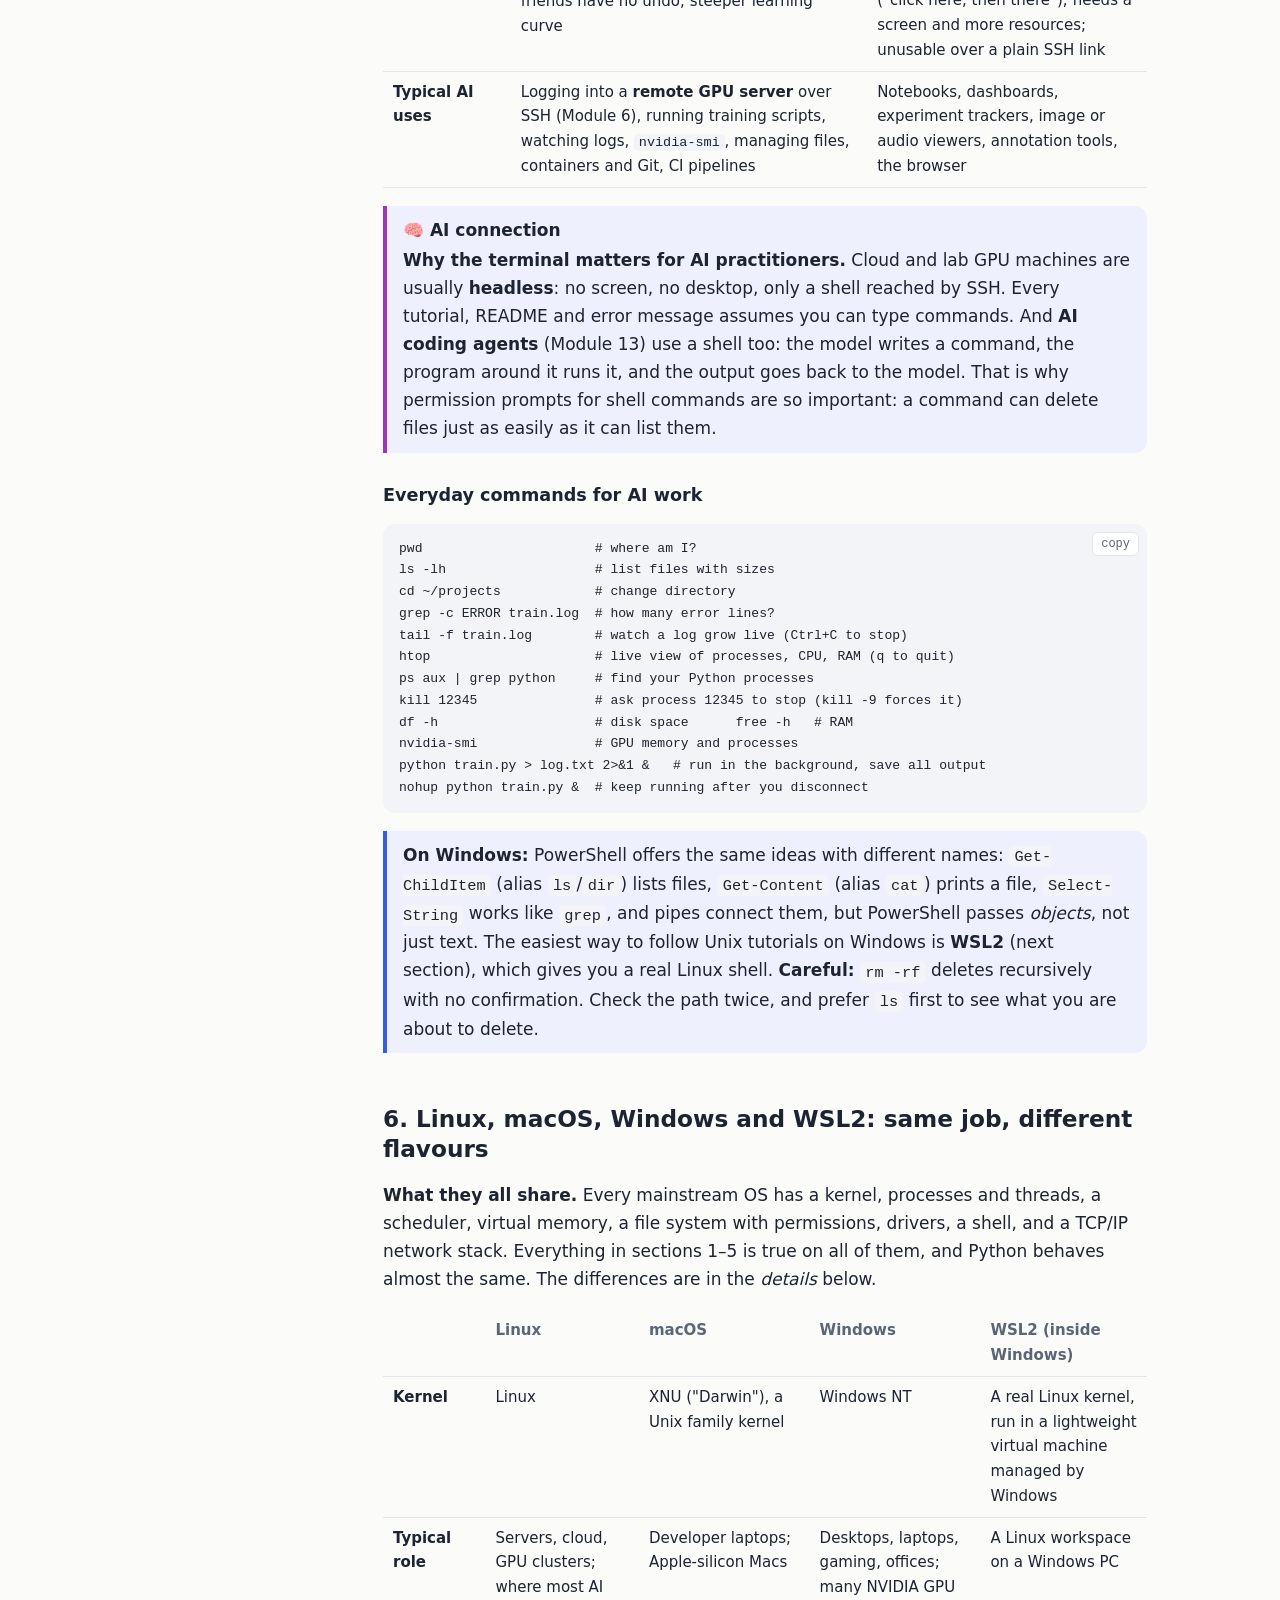
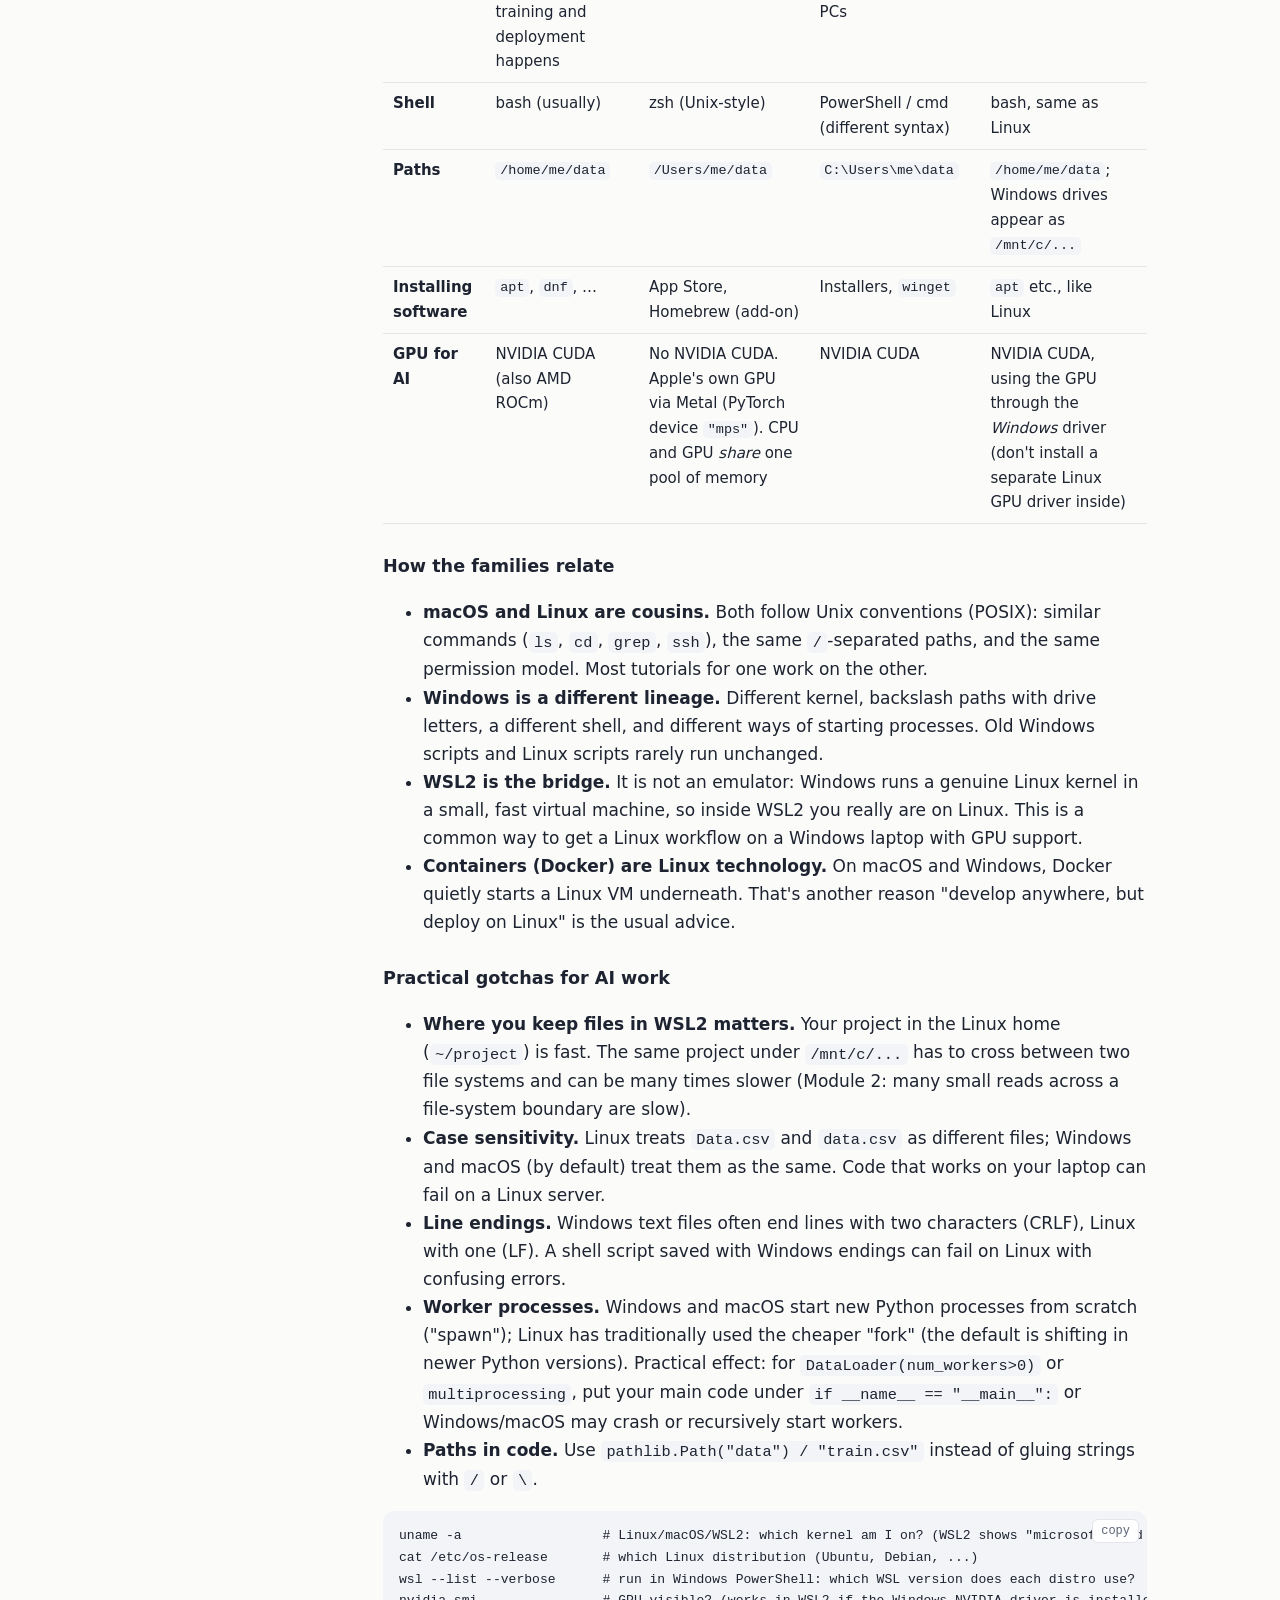
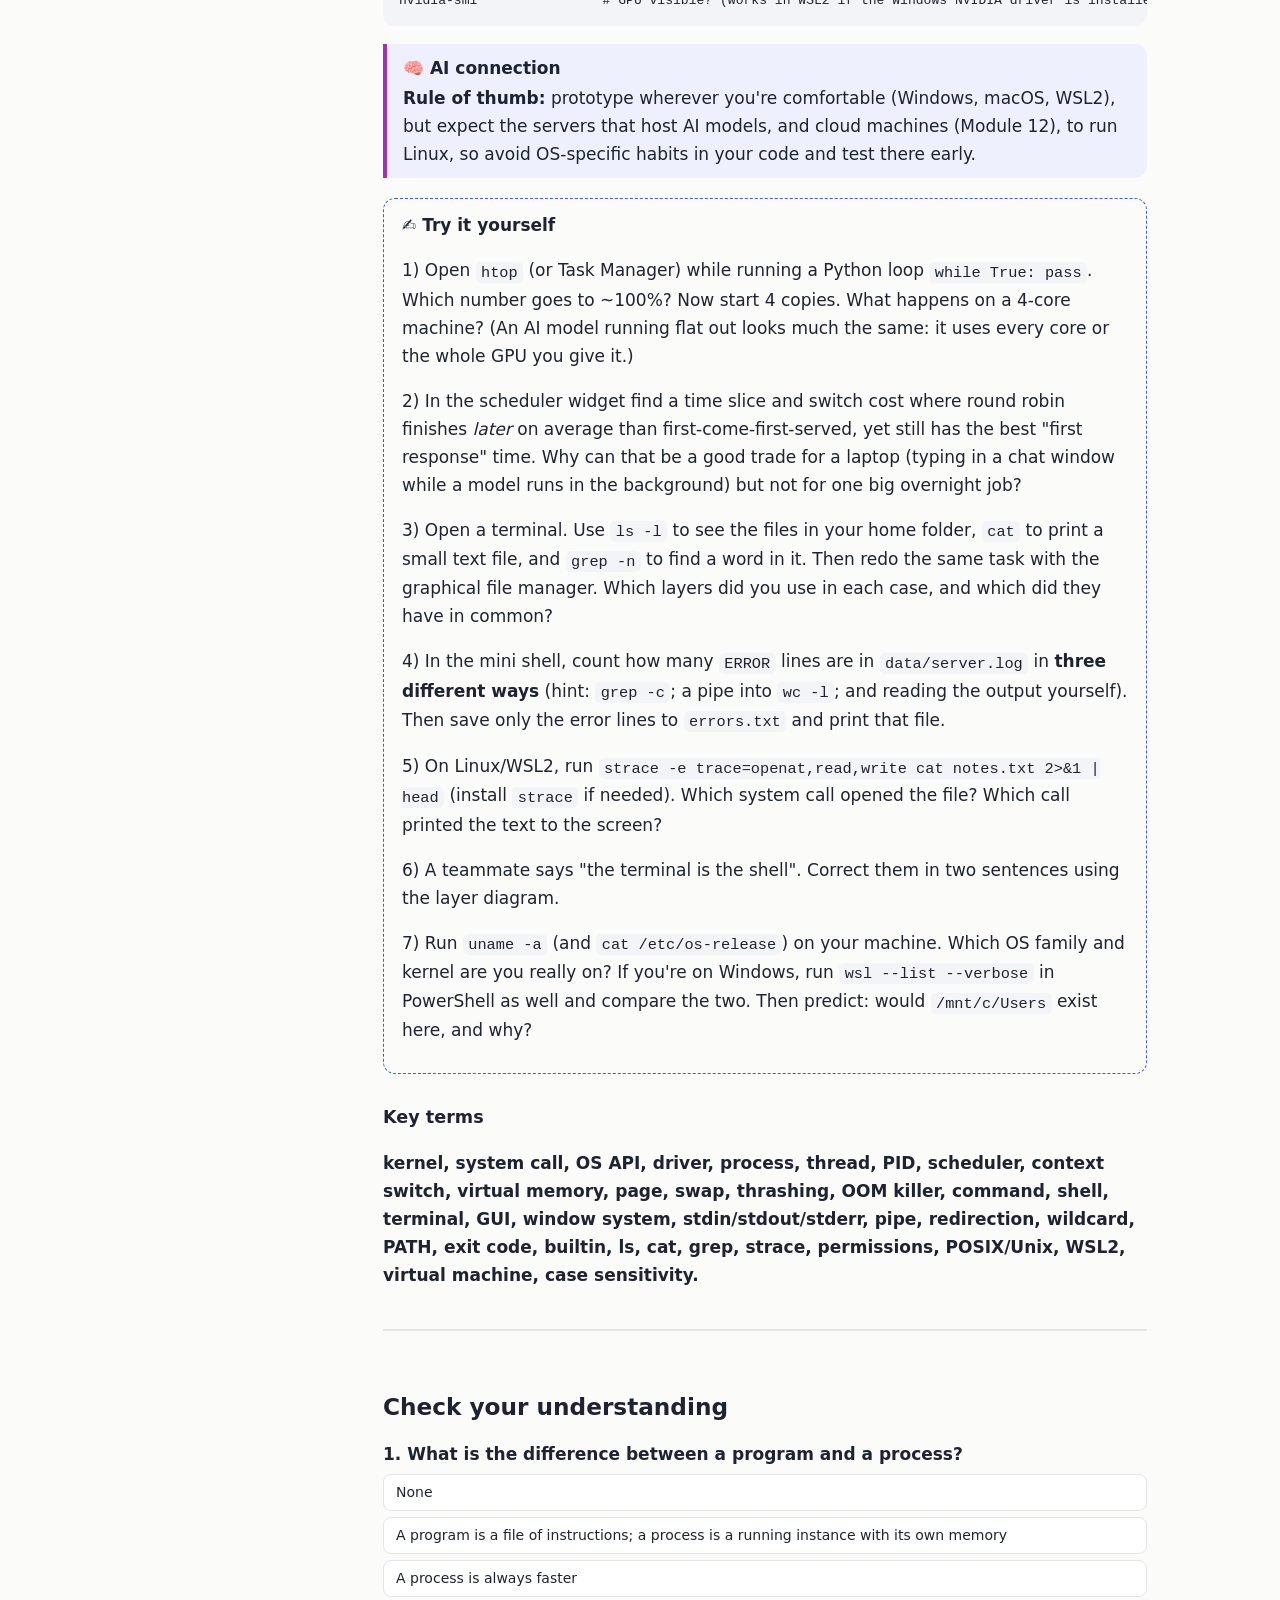
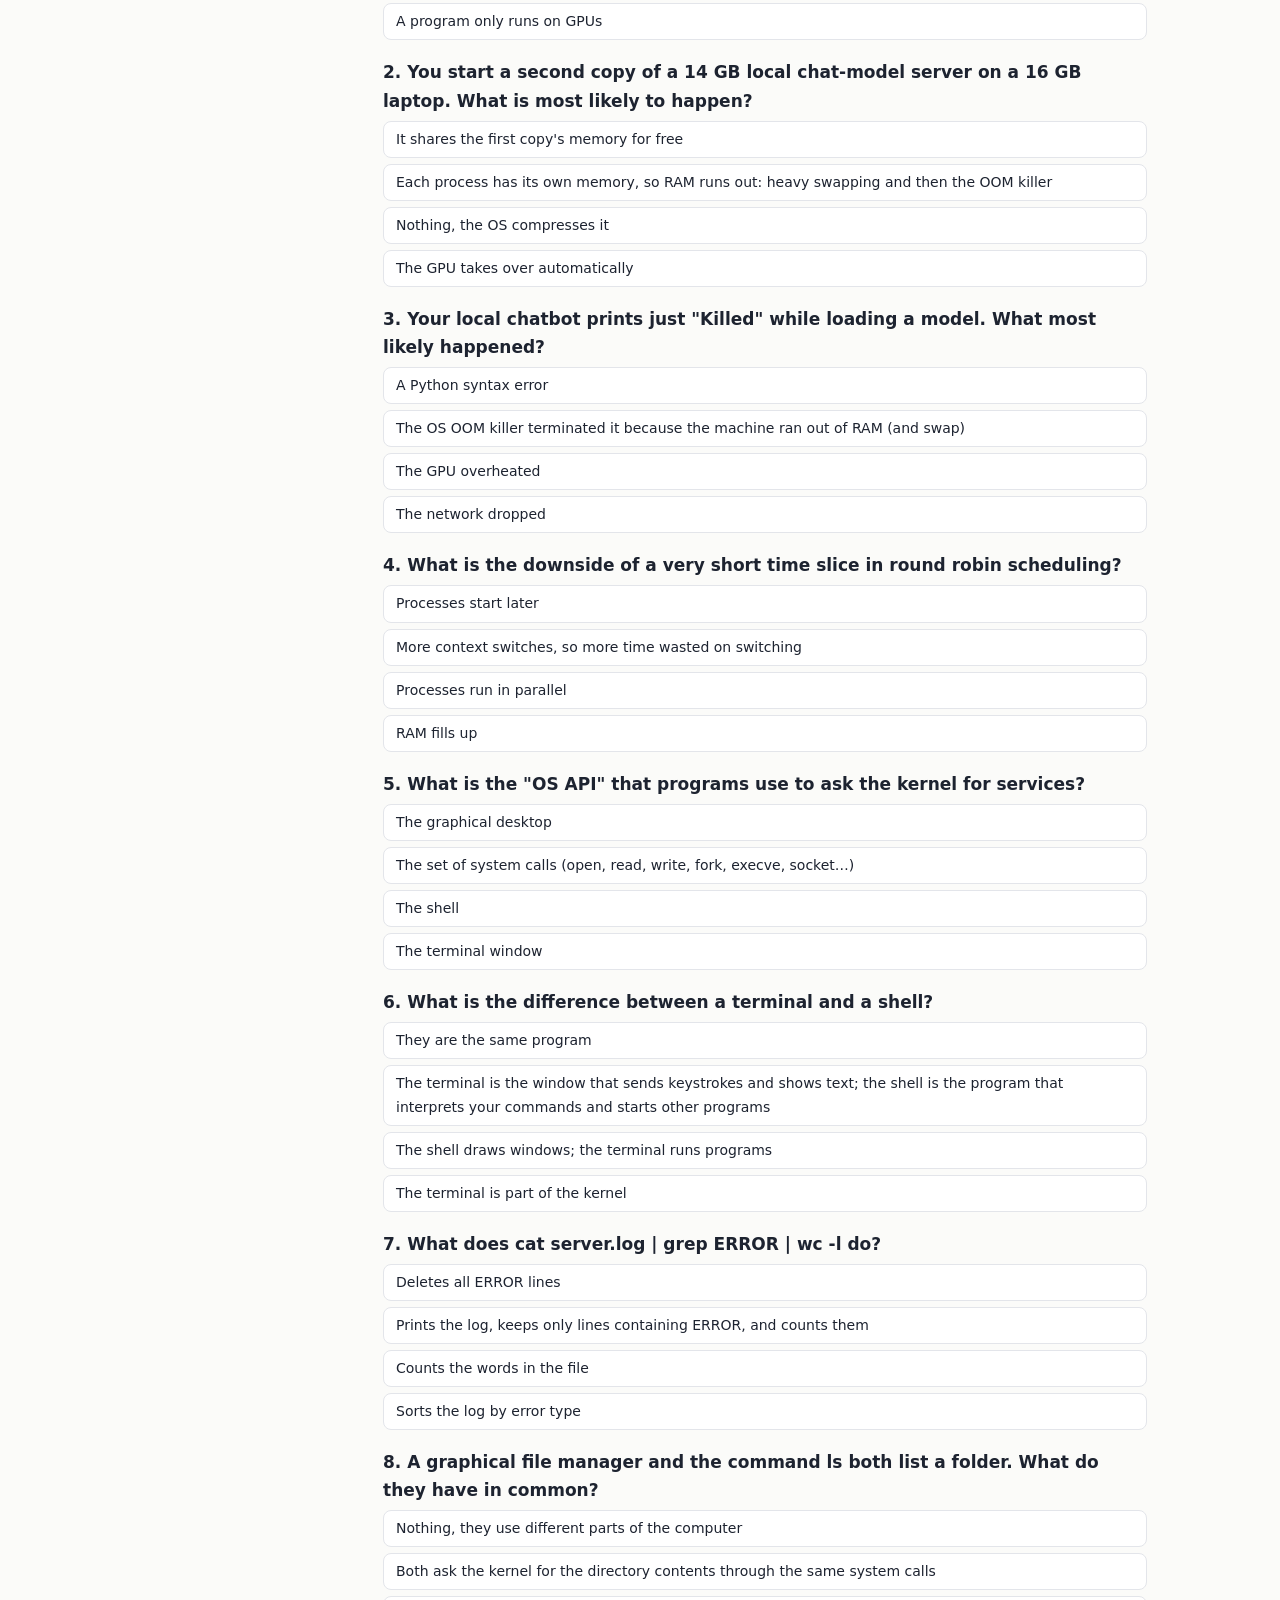
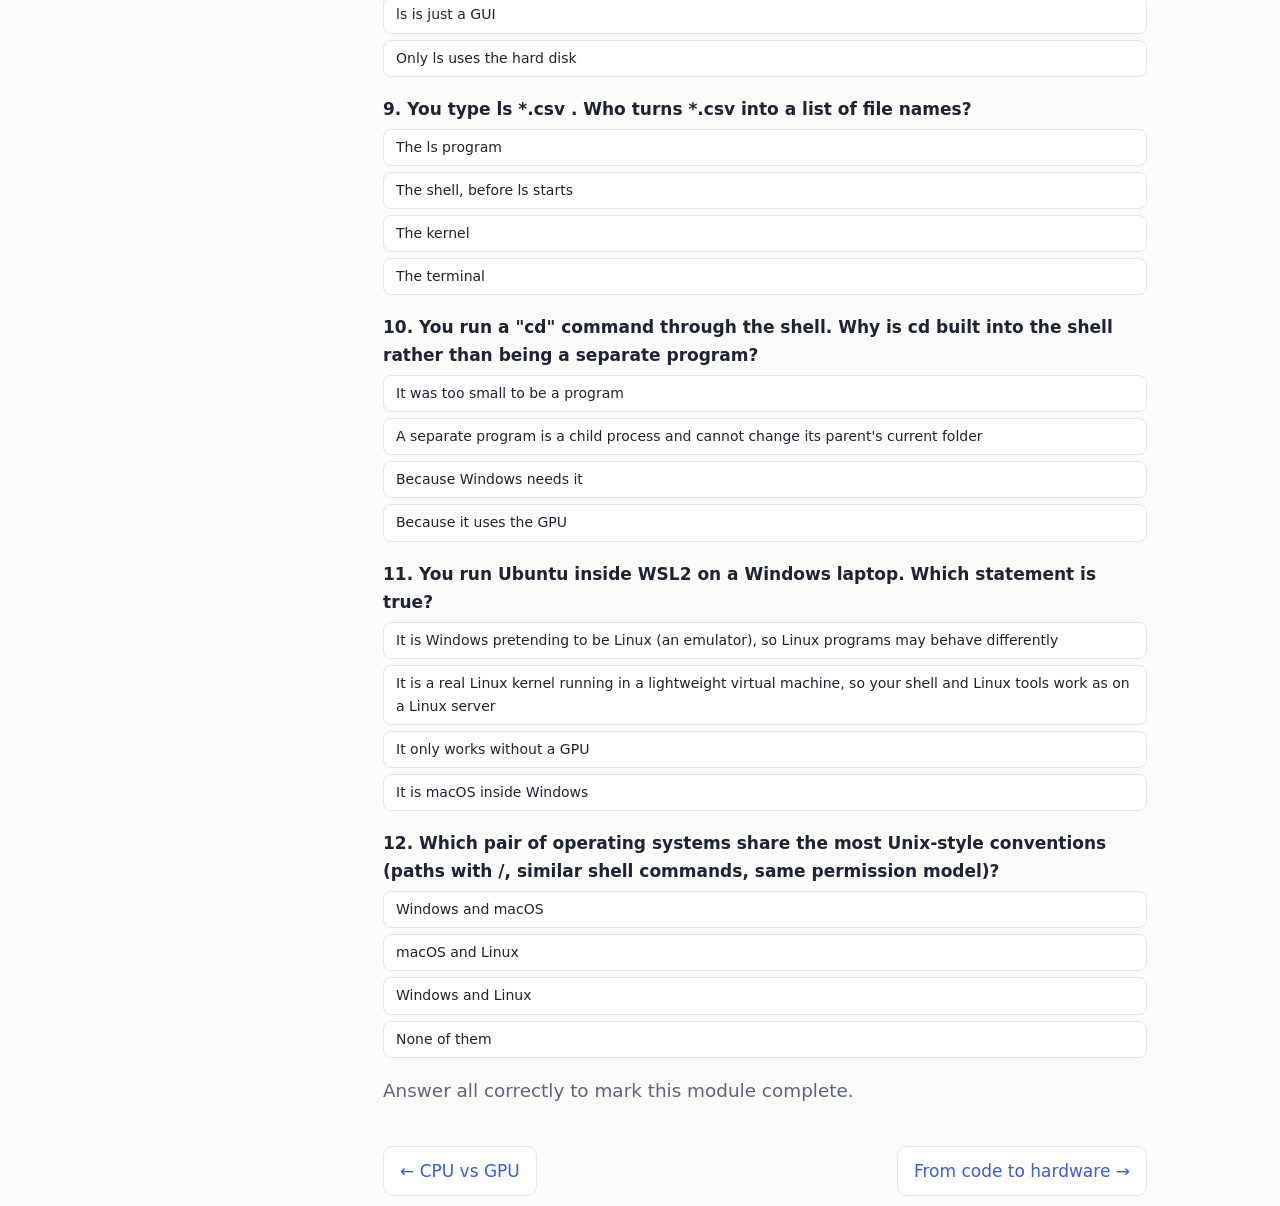
==== commit 14357da5: "Updated OS chapter" ====
--- a/m4-os.html
+++ b/m4-os.html
@@ -10,7 +10,8 @@
     <li>Distinguish a program, a process and a thread.</li>
     <li>Explain time-slicing (scheduling) and why a busy machine feels laggy.</li>
     <li>Explain virtual memory, swap, and what the "OOM killer" does.</li>
-    <li>Use basic shell commands to inspect and control processes and files.</li>
+    <li>Explain how you talk to the OS: system calls (the OS API), commands, the shell, the terminal and graphical interfaces, and how they sit on top of each other.</li>
+    <li>Use basic commands (<code>ls</code>, <code>cat</code>, <code>grep</code>, pipes) to inspect files, logs and processes.</li>
     <li>Compare Linux, macOS, Windows and WSL2: what they share, where they differ, and what that means for AI work.</li>
   </ul>
 </header>
@@ -55,18 +56,101 @@
 
 <div class="callout ai"><p><b>When your local model won't start:</b> "<code>Killed</code>" with no explanation usually means the <b>OS</b> ran out of RAM and OOM-killed the process while it loaded the weights. "<code>CUDA out of memory</code>" is a different thing: the <b>GPU's</b> memory is too small and the AI library raised a normal error. The cure is the same in spirit: choose a smaller or quantised model (Module 1). Knowing <i>which</i> layer complained tells you which memory to fix.</p></div>
 
-<h2>5. Files and the shell</h2>
-<p>Almost everything on Linux is a file, in one tree starting at <code>/</code>. You'll control remote machines (cloud GPUs) through a <b>shell</b>, a text interface to the OS.</p>
+<h2>5. Talking to the OS: system calls, commands, the shell, the terminal and GUIs</h2>
+<p>So far the OS has been the manager that shares the machine. But how do <i>you</i>, or a program, actually ask it for something? There are several layers between your fingers and the hardware, and people often mix up their names (terminal, shell, command, "the console"). Once you see how they stack, the confusion disappears.</p>
+
+<h3>The stack</h3>
+<p>Everything you do ends up as the same thing: a <b>program asking the kernel for a service</b>. The kernel exposes a fixed menu of requests called <b>system calls</b> (<code>open</code>, <code>read</code>, <code>write</code>, <code>fork</code>, <code>exec</code>, <code>socket</code>…). That menu <i>is</i> the operating system's API (application programming interface, Module 7: the same idea as a web API, but between programs and the kernel). On top of it sit ordinary programs: <b>commands</b> like <code>ls</code> and <code>cat</code>, and <b>graphical applications</b> like a file manager. A <b>shell</b> lets you start commands by typing; a <b>terminal</b> is the window you type in; a <b>desktop</b> lets you start apps by clicking.</p>
+
+<div class="widget"><h4>Interactive: the layers, from you down to the hardware</h4>
+  <p class="hint">Click any layer to learn what it is. Then press a <b>Trace</b> button to follow one action down through the layers and back. Notice that the text path (left) and the graphical path (right) meet at the same system calls.</p>
+  <div class="controls" id="stk-ctl"></div>
+  <div id="stk-svg"></div>
+  <div class="callout" id="stk-panel"></div></div>
+
+<h3>Four words people mix up</h3>
+<table>
+  <tr><th>Term</th><th>What it is</th><th>Examples</th></tr>
+  <tr><td><b>Kernel &amp; system calls (the OS API)</b></td><td>The OS core and the official list of requests programs may make to it. The only door to the hardware</td><td><code>open</code>, <code>read</code>, <code>write</code>, <code>fork</code>, <code>execve</code>, <code>socket</code>, <code>chdir</code></td></tr>
+  <tr><td><b>Command (program)</b></td><td>An ordinary program file that runs as a process and usually does one small job</td><td><code>ls</code>, <code>cat</code>, <code>grep</code>, <code>python</code>, <code>git</code></td></tr>
+  <tr><td><b>Shell</b></td><td>A program that reads what you type, understands it (pipes, wildcards, variables), and starts other programs for you. Also a small scripting language</td><td>bash, zsh, fish, PowerShell, cmd.exe</td></tr>
+  <tr><td><b>Terminal (emulator)</b></td><td>The <i>window</i> that sends your key presses to the shell and draws the text that comes back. No intelligence of its own</td><td>GNOME Terminal, Windows Terminal, iTerm2, the terminal inside VS Code</td></tr>
+  <tr><td><b>GUI / desktop</b></td><td>The graphical way in: windows, icons, a pointer. Graphical applications are programs too, and they use the same system calls</td><td>The Windows desktop, macOS Finder, GNOME, KDE</td></tr>
+</table>
+<p><b>Analogy:</b> a restaurant. The <b>kitchen</b> is the kernel. The <b>order slip</b> in a fixed format is the system call. <b>Chefs who each cook one dish</b> are the commands. The <b>waiter who understands your spoken order</b> and passes it to the right chef is the shell; the <b>table where you sit and talk</b> is the terminal. A restaurant with a <b>touchscreen menu</b> is the GUI: a different way to place the same orders. <b>Where it breaks:</b> a chef can't call another chef directly in a restaurant, but commands can be wired together (below).</p>
+
+<h3>The small tools: <code>ls</code>, <code>cat</code>, <code>grep</code> and friends</h3>
+<p>Unix-style systems (Linux, macOS, WSL2) come with hundreds of small commands built on one philosophy: <b>each tool does one thing well, reads and writes plain text, and tools can be chained</b>. A few you will use constantly:</p>
+<table>
+  <tr><th>Command</th><th>What it does</th><th>Example</th></tr>
+  <tr><td><code>ls</code></td><td><b>L</b>i<b>s</b>t the files in a folder. <code>-l</code> = details (size, owner, date), <code>-h</code> = human sizes, <code>-a</code> = include hidden files</td><td><code>ls -lh models/</code></td></tr>
+  <tr><td><code>cat</code></td><td>Con<b>cat</b>enate: print the contents of one or more files (or pass text along). Good for short files</td><td><code>cat notes.txt</code></td></tr>
+  <tr><td><code>grep</code></td><td>Print only the lines that <b>match a pattern</b>. <code>-i</code> ignore case, <code>-n</code> show line numbers, <code>-c</code> count matches, <code>-v</code> invert</td><td><code>grep -n ERROR server.log</code></td></tr>
+  <tr><td><code>head</code> / <code>tail</code></td><td>First / last lines of a file. <code>tail -f</code> <i>follows</i> a growing file, such as a training log</td><td><code>tail -f train.log</code></td></tr>
+  <tr><td><code>less</code></td><td>Page through a long file (<code>q</code> to quit, <code>/word</code> to search)</td><td><code>less big.log</code></td></tr>
+  <tr><td><code>wc</code></td><td><b>W</b>ord <b>c</b>ount: <code>-l</code> counts lines</td><td><code>wc -l data.csv</code></td></tr>
+  <tr><td><code>sort</code>, <code>uniq</code>, <code>cut</code></td><td>Sort lines, remove repeats, pick columns</td><td><code>cut -d, -f2 data.csv | sort | uniq -c</code></td></tr>
+  <tr><td><code>find</code></td><td>Find files by name, size or date</td><td><code>find . -name "*.csv"</code></td></tr>
+  <tr><td><code>cd</code>, <code>pwd</code>, <code>mkdir</code></td><td>Change folder, print the current folder, make a folder</td><td><code>cd ~/projects</code></td></tr>
+  <tr><td><code>cp</code>, <code>mv</code>, <code>rm</code></td><td>Copy, move/rename, <b>delete</b>. <code>rm</code> has <b>no recycle bin</b>: deletion is permanent</td><td><code>cp a.txt b.txt</code></td></tr>
+  <tr><td><code>man</code>, <code>--help</code></td><td>Built-in manual for any command</td><td><code>man grep</code>, <code>ls --help</code></td></tr>
+</table>
+
+<h3>How commands are wired together</h3>
+<ul>
+  <li><b>Arguments and flags.</b> In <code>grep -n ERROR server.log</code>, <code>grep</code> is the command, <code>-n</code> is a <b>flag</b> (option), and <code>ERROR</code> and <code>server.log</code> are <b>arguments</b>.</li>
+  <li><b>Three standard streams.</b> Every process starts with <b>stdin</b> (input, stream 0), <b>stdout</b> (normal output, 1) and <b>stderr</b> (error messages, 2). By default stdin is your keyboard and stdout/stderr are your screen.</li>
+  <li><b>Pipes (<code>|</code>)</b> connect the stdout of one command to the stdin of the next: <code>cat server.log | grep ERROR | wc -l</code> means "take the log, keep the error lines, count them". The kernel provides the pipe (a small in-memory channel, Module 2).</li>
+  <li><b>Redirection</b> sends a stream to or from a file: <code>&gt;</code> overwrite, <code>&gt;&gt;</code> append, <code>&lt;</code> read from, <code>2&gt;&amp;1</code> merge errors into normal output. <code>python train.py &gt; log.txt 2&gt;&amp;1</code> saves everything the script prints.</li>
+  <li><b>Wildcards.</b> <code>ls *.csv</code>: the <i>shell</i> expands <code>*.csv</code> into the matching file names <b>before</b> <code>ls</code> even starts. <code>ls</code> never sees the star.</li>
+  <li><b><code>PATH</code>.</b> When you type <code>ls</code>, the shell searches the folders listed in the <code>PATH</code> variable for a program file called <code>ls</code>. That is why a freshly installed tool sometimes is "command not found": its folder is not in <code>PATH</code>.</li>
+  <li><b>Exit codes.</b> Every command ends with a number: <code>0</code> means success, anything else means failure or "nothing found". The shell stores it in <code>$?</code>, and scripts use it. (<code>grep</code> returns 1 when nothing matches.)</li>
+  <li><b>Builtins.</b> A few commands, such as <code>cd</code>, are part of the shell itself and not separate programs. They <i>have</i> to be: a child process cannot change its parent's current folder.</li>
+</ul>
+
+<div class="widget"><h4>Interactive: a tiny shell, and what the OS does underneath</h4>
+  <p class="hint">A pretend computer with a few files. Type commands or press the presets: <code>ls -l</code>, <code>cat</code>, <code>grep</code>, <code>head</code>, <code>tail</code>, <code>wc</code>, <code>sort</code>, <code>echo</code>, <code>cd</code>, <code>pwd</code>, pipes (<code>|</code>), and redirection (<code>&gt;</code>, <code>&gt;&gt;</code>). Under each result you'll see the system calls a real OS would make. Nothing here touches your real files.</p>
+  <div class="controls" id="sh-presets"></div>
+  <div class="controls"><label class="ctl"><span id="sh-prompt" class="mono"></span><input type="text" id="sh-in" style="width:340px" placeholder="try: grep ERROR data/server.log" spellcheck="false" autocomplete="off"></label>
+    <button class="primary" id="sh-run">Run</button><button id="sh-clear">Clear</button></div>
+  <div id="sh-out"></div></div>
+
+<h3>What is really happening: <code>strace</code></h3>
+<p>On Linux you can watch the system calls a command makes with <code>strace</code> (on macOS, <code>sudo dtruss</code>; on Windows, the Process Monitor tool). This is a trimmed, illustrative result for <code>cat notes.txt</code>:</p>
+<pre><code>strace -e trace=execve,openat,read,write,close cat notes.txt
+
+execve("/usr/bin/cat", ["cat", "notes.txt"], ...) = 0          # the shell started the program
+openat(AT_FDCWD, "notes.txt", O_RDONLY) = 3                    # ask the kernel for the file; get back file number 3
+read(3, "buy milk\nlearn SQL\nbuy coffee\n...", 131072) = 52   # the kernel copies 52 bytes into the program
+write(1, "buy milk\nlearn SQL\nbuy coffee\n...", 52) = 52      # print them: file number 1 is stdout
+close(3) = 0</code></pre>
+<p>So <code>cat</code> is a 5-line story: <i>open the file, read it, write it to the screen, close it</i>. <code>ls</code> asks the kernel to <i>list a directory</i> (<code>openat</code> then <code>getdents64</code>), and <code>grep</code> reads like <code>cat</code> but writes only the matching lines. Commands are thin: the kernel does the real work.</p>
+
+<h3>GUIs: the same services with a different front door</h3>
+<p>A graphical file manager looks nothing like <code>ls</code>, yet to list a folder it asks the kernel for exactly the same thing. The extra layers are about <i>input and output</i>: a <b>window system</b> turns mouse movements into "click on that icon", and graphics libraries turn the list of names into pixels (Module 1, the GPU in Module 3). Underneath, it's the same OS API. That's why it doesn't matter whether you create a folder by right-clicking or by typing <code>mkdir</code>.</p>
+<table>
+  <tr><th></th><th>Command line (terminal + shell)</th><th>Graphical interface (GUI)</th></tr>
+  <tr><td><b>Strengths</b></td><td>Fast once learned. <b>Repeatable and scriptable</b> (save the commands, run them again, share them). Combines tools with pipes. Works over a slow connection. Needs almost no resources</td><td><b>Discoverable</b> (you can see the options). Great for visual work: images, plots, drag and drop, browsing. Lower learning curve</td></tr>
+  <tr><td><b>Weaknesses</b></td><td>Not discoverable; easy to mistype; <code>rm</code> and friends have no undo; steeper learning curve</td><td>Hard to automate or reproduce ("click here, then there"); needs a screen and more resources; unusable over a plain SSH link</td></tr>
+  <tr><td><b>Typical AI uses</b></td><td>Logging into a <b>remote GPU server</b> over SSH (Module 6), running training scripts, watching logs, <code>nvidia-smi</code>, managing files, containers and Git, CI pipelines</td><td>Notebooks, dashboards, experiment trackers, image or audio viewers, annotation tools, the browser</td></tr>
+</table>
+<div class="callout ai"><p><b>Why the terminal matters for AI practitioners.</b> Cloud and lab GPU machines are usually <b>headless</b>: no screen, no desktop, only a shell reached by SSH. Every tutorial, README and error message assumes you can type commands. And <b>AI coding agents</b> (Module 13) use a shell too: the model writes a command, the program around it runs it, and the output goes back to the model. That is why permission prompts for shell commands are so important: a command can delete files just as easily as it can list them.</p></div>
+
+<h3>Everyday commands for AI work</h3>
 <pre><code>pwd                      # where am I?
 ls -lh                   # list files with sizes
 cd ~/projects            # change directory
+grep -c ERROR train.log  # how many error lines?
+tail -f train.log        # watch a log grow live (Ctrl+C to stop)
 htop                     # live view of processes, CPU, RAM (q to quit)
 ps aux | grep python     # find your Python processes
 kill 12345               # ask process 12345 to stop (kill -9 forces it)
 df -h                    # disk space      free -h   # RAM
 nvidia-smi               # GPU memory and processes
-python train.py &gt; log.txt 2&gt;&amp;1 &amp;   # run in background, save output
+python train.py &gt; log.txt 2&gt;&amp;1 &amp;   # run in the background, save all output
 nohup python train.py &amp;  # keep running after you disconnect</code></pre>
+<div class="callout"><p><b>On Windows:</b> PowerShell offers the same ideas with different names: <code>Get-ChildItem</code> (alias <code>ls</code>/<code>dir</code>) lists files, <code>Get-Content</code> (alias <code>cat</code>) prints a file, <code>Select-String</code> works like <code>grep</code>, and pipes connect them, but PowerShell passes <i>objects</i>, not just text. The easiest way to follow Unix tutorials on Windows is <b>WSL2</b> (next section), which gives you a real Linux shell. <b>Careful:</b> <code>rm -rf</code> deletes recursively with no confirmation. Check the path twice, and prefer <code>ls</code> first to see what you are about to delete.</p></div>
+
 <h2>6. Linux, macOS, Windows and WSL2: same job, different flavours</h2>
 <p><b>What they all share.</b> Every mainstream OS has a kernel, processes and threads, a scheduler, virtual memory, a file system with permissions, drivers, a shell, and a TCP/IP network stack. Everything in sections 1&ndash;5 is true on all of them, and Python behaves almost the same. The differences are in the <i>details</i> below.</p>
 <table>
@@ -102,10 +186,14 @@
 <div class="exercise">
   <p>1) Open <code>htop</code> (or Task Manager) while running a Python loop <code>while True: pass</code>. Which number goes to ~100%? Now start 4 copies. What happens on a 4-core machine? (An AI model running flat out looks much the same: it uses every core or the whole GPU you give it.)</p>
   <p>2) In the scheduler widget find a time slice and switch cost where round robin finishes <i>later</i> on average than first-come-first-served, yet still has the best "first response" time. Why can that be a good trade for a laptop (typing in a chat window while a model runs in the background) but not for one big overnight job?</p>
-  <p>3) Run <code>uname -a</code> (and <code>cat /etc/os-release</code>) on your machine. Which OS family and kernel are you really on? If you're on Windows, run <code>wsl --list --verbose</code> in PowerShell as well and compare the two. Then predict: would <code>/mnt/c/Users</code> exist here, and why?</p>
+  <p>3) Open a terminal. Use <code>ls -l</code> to see the files in your home folder, <code>cat</code> to print a small text file, and <code>grep -n</code> to find a word in it. Then redo the same task with the graphical file manager. Which layers did you use in each case, and which did they have in common?</p>
+  <p>4) In the mini shell, count how many <code>ERROR</code> lines are in <code>data/server.log</code> in <b>three different ways</b> (hint: <code>grep -c</code>; a pipe into <code>wc -l</code>; and reading the output yourself). Then save only the error lines to <code>errors.txt</code> and print that file.</p>
+  <p>5) On Linux/WSL2, run <code>strace -e trace=openat,read,write cat notes.txt 2&gt;&amp;1 | head</code> (install <code>strace</code> if needed). Which system call opened the file? Which call printed the text to the screen?</p>
+  <p>6) A teammate says "the terminal is the shell". Correct them in two sentences using the layer diagram.</p>
+  <p>7) Run <code>uname -a</code> (and <code>cat /etc/os-release</code>) on your machine. Which OS family and kernel are you really on? If you're on Windows, run <code>wsl --list --verbose</code> in PowerShell as well and compare the two. Then predict: would <code>/mnt/c/Users</code> exist here, and why?</p>
 </div>
 <h3>Key terms</h3>
-<p><b>kernel, system call, driver, process, thread, PID, scheduler, context switch, virtual memory, page, swap, thrashing, OOM killer, shell, permissions, POSIX/Unix, WSL2, virtual machine, case sensitivity.</b></p>
+<p><b>kernel, system call, OS API, driver, process, thread, PID, scheduler, context switch, virtual memory, page, swap, thrashing, OOM killer, command, shell, terminal, GUI, window system, stdin/stdout/stderr, pipe, redirection, wildcard, PATH, exit code, builtin, ls, cat, grep, strace, permissions, POSIX/Unix, WSL2, virtual machine, case sensitivity.</b></p>
 
 <div id="quiz"></div>
 </main>
